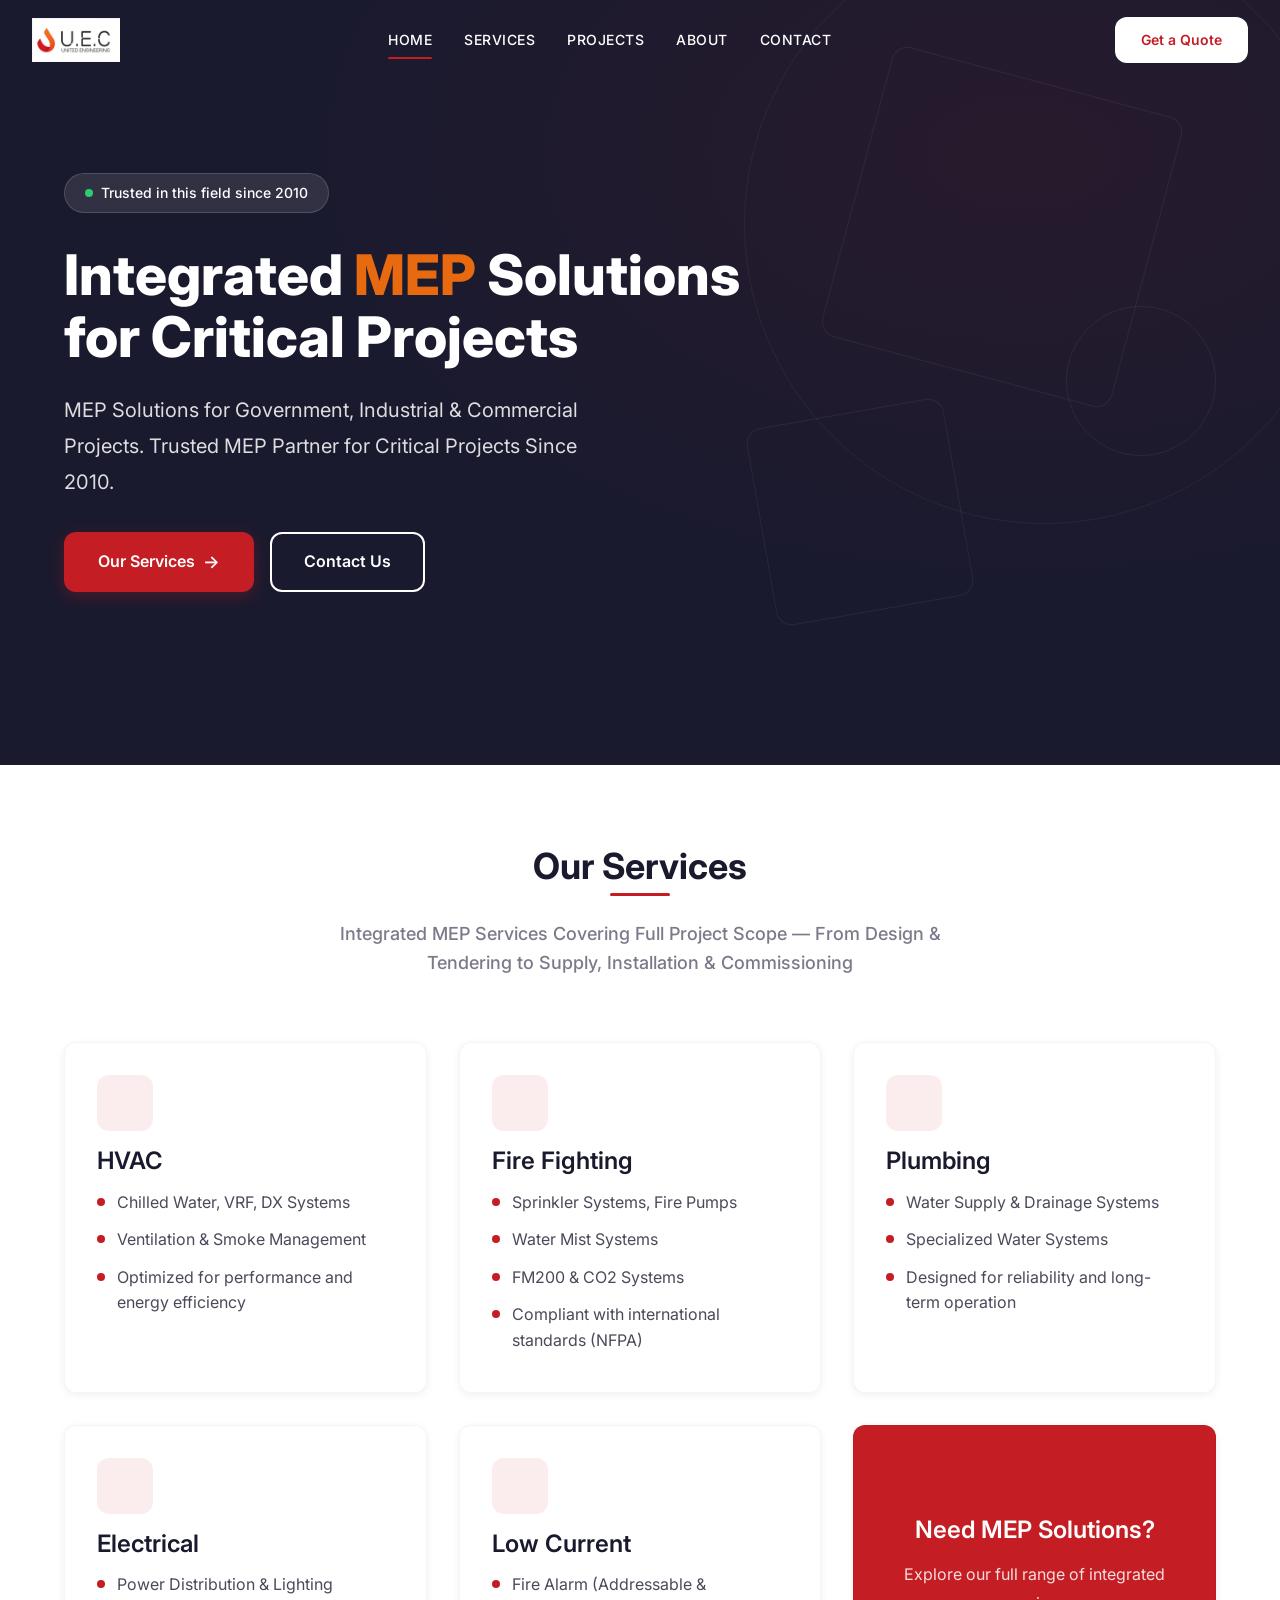
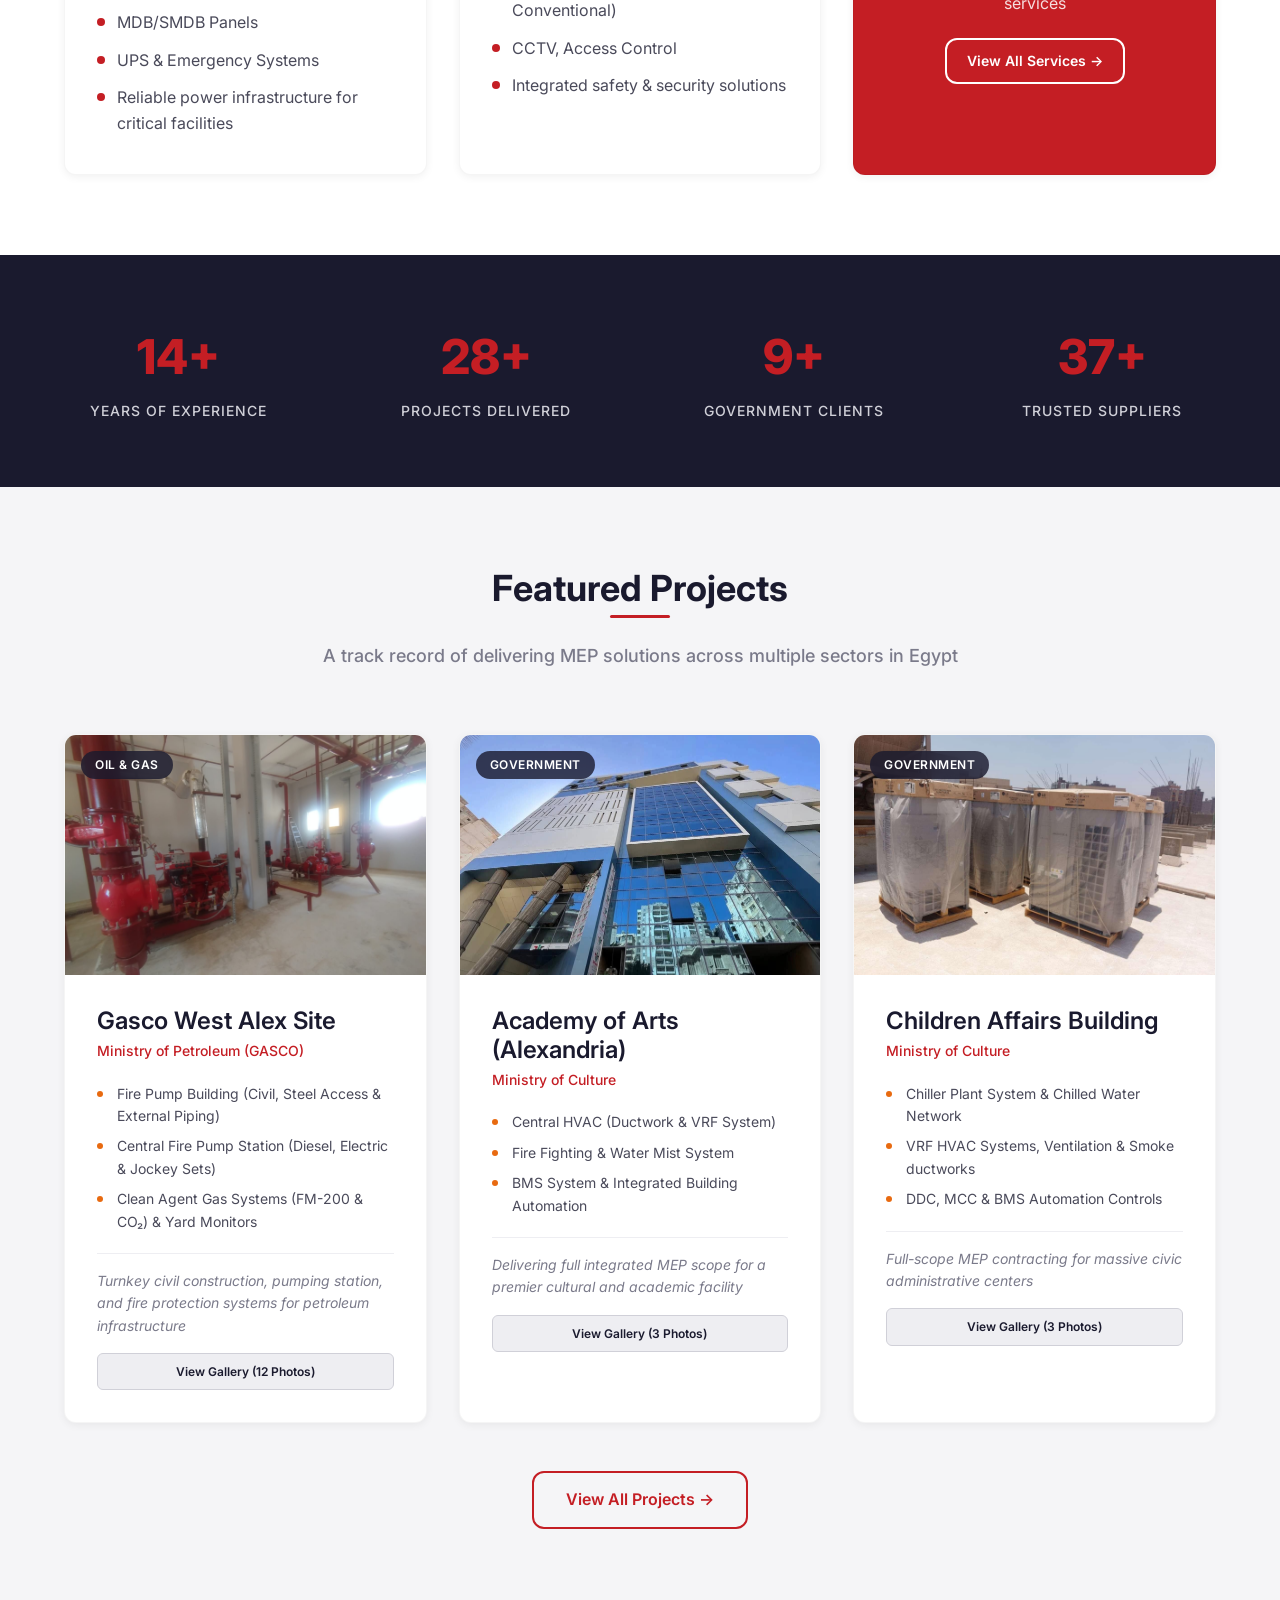
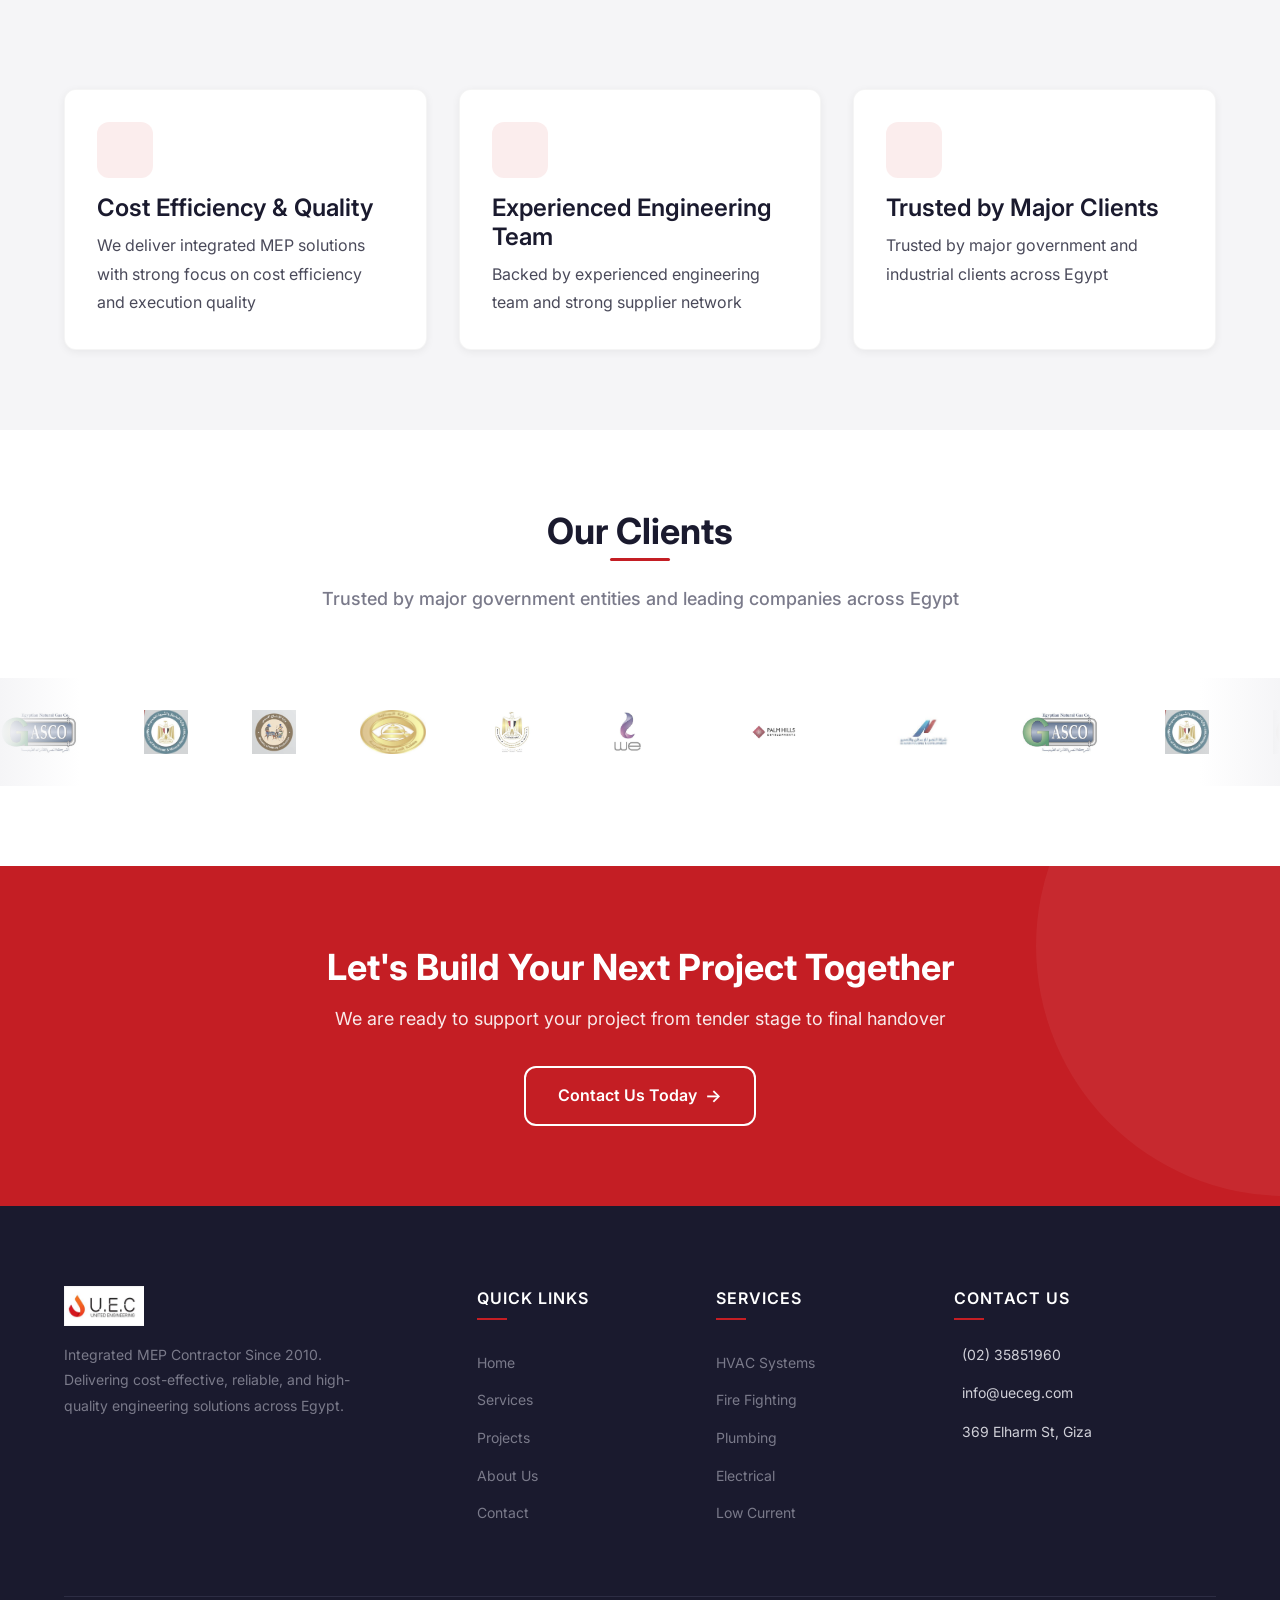
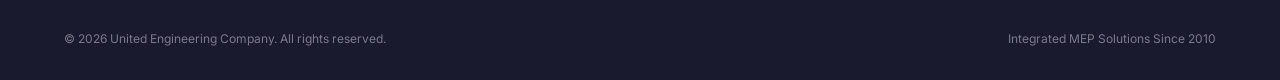
==== index.html @ 340e1df9 "Initial Commit" ====
<!DOCTYPE html>
<html lang="en">
<head>
  <meta charset="UTF-8">
  <meta name="viewport" content="width=device-width, initial-scale=1.0">
  <title>UEC — United Engineering Company | Integrated MEP Contractor Since 2010</title>
  <meta name="description" content="United Engineering Company (UEC) is a trusted integrated MEP contractor since 2010, delivering HVAC, Fire Fighting, Plumbing, Electrical, and Low Current solutions for government, industrial, and commercial projects across Egypt.">
  <link rel="preconnect" href="https://fonts.googleapis.com">
  <link rel="preconnect" href="https://fonts.gstatic.com" crossorigin>
  <link href="https://fonts.googleapis.com/css2?family=Inter:wght@400;500;600;700;800&display=swap" rel="stylesheet">
  <link rel="stylesheet" href="css/reset.css">
  <link rel="stylesheet" href="css/variables.css">
  <link rel="stylesheet" href="css/base.css">
  <link rel="stylesheet" href="css/layout.css">
  <link rel="stylesheet" href="css/nav.css">
  <link rel="stylesheet" href="css/hero.css">
  <link rel="stylesheet" href="css/components.css">
  <link rel="stylesheet" href="css/footer.css">
  <link rel="stylesheet" href="css/icons.css">
  <link rel="stylesheet" href="css/animations.css">
  <link rel="stylesheet" href="css/responsive.css">
</head>
<body>

  <!-- ════════ NAVBAR ════════ -->
  <nav class="navbar" id="navbar">
    <div class="nav-container">
      <a href="index.html" class="nav-logo">
        <img src="assets/images/logo_uec.jpeg" alt="UEC Logo">
      </a>
      <div class="nav-links">
        <a href="index.html" class="active">Home</a>
        <a href="services.html">Services</a>
        <a href="projects.html">Projects</a>
        <a href="about.html">About</a>
        <a href="contact.html">Contact</a>
      </div>
      <div class="nav-cta">
        <a href="contact.html" class="btn btn-primary btn-sm">Get a Quote</a>
      </div>
      <button class="nav-toggle" id="navToggle" aria-label="Toggle navigation">
        <span></span><span></span><span></span>
      </button>
    </div>
  </nav>

  <!-- Mobile Menu -->
  <div class="nav-mobile" id="navMobile">
    <a href="index.html">Home</a>
    <a href="services.html">Services</a>
    <a href="projects.html">Projects</a>
    <a href="about.html">About</a>
    <a href="contact.html">Contact</a>
    <a href="contact.html" class="btn btn-primary" style="margin-top:16px;">Get a Quote</a>
  </div>

  <!-- ════════ HERO ════════ -->
  <section class="hero" id="hero">
    <div class="hero-shapes">
      <div class="shape shape-1"></div>
      <div class="shape shape-2"></div>
      <div class="shape shape-3"></div>
    </div>
    <div class="container">
      <div class="hero-content">
        <div class="hero-badge">
          <span class="pulse-dot"></span>
          Trusted in this field since 2010
        </div>
        <h1>Integrated <span>MEP</span> Solutions for Critical Projects</h1>
        <p>MEP Solutions for Government, Industrial & Commercial Projects. Trusted MEP Partner for Critical Projects Since 2010.</p>
        <div class="hero-actions">
          <a href="services.html" class="btn btn-primary">Our Services <span class="btn-icon">→</span></a>
          <a href="contact.html" class="btn btn-outline">Contact Us</a>
        </div>
      </div>
    </div>
  </section>

  <!-- ════════ SERVICES OVERVIEW ════════ -->
  <section class="section section-alt" id="services-overview">
    <div class="container">
      <div class="section-header reveal">
        <h2>Our Services</h2>
        <p class="subtitle">Integrated MEP Services Covering Full Project Scope — From Design & Tendering to Supply, Installation & Commissioning</p>
      </div>
      <div class="grid-3 reveal-stagger">
        <div class="card">
          <div class="card-icon"><i data-lucide="settings"></i></div>
          <h4>HVAC</h4>
          <ul>
            <li>Chilled Water, VRF, DX Systems</li>
            <li>Ventilation & Smoke Management</li>
            <li>Optimized for performance and energy efficiency</li>
          </ul>
        </div>
        <div class="card">
          <div class="card-icon"><i data-lucide="flame"></i></div>
          <h4>Fire Fighting</h4>
          <ul>
            <li>Sprinkler Systems, Fire Pumps</li>
            <li>Water Mist Systems</li>
            <li>FM200 & CO2 Systems</li>
            <li>Compliant with international standards (NFPA)</li>
          </ul>
        </div>
        <div class="card">
          <div class="card-icon"><i data-lucide="droplets"></i></div>
          <h4>Plumbing</h4>
          <ul>
            <li>Water Supply & Drainage Systems</li>
            <li>Specialized Water Systems</li>
            <li>Designed for reliability and long-term operation</li>
          </ul>
        </div>
        <div class="card">
          <div class="card-icon"><i data-lucide="plug"></i></div>
          <h4>Electrical</h4>
          <ul>
            <li>Power Distribution & Lighting</li>
            <li>MDB/SMDB Panels</li>
            <li>UPS & Emergency Systems</li>
            <li>Reliable power infrastructure for critical facilities</li>
          </ul>
        </div>
        <div class="card">
          <div class="card-icon"><i data-lucide="shield"></i></div>
          <h4>Low Current</h4>
          <ul>
            <li>Fire Alarm (Addressable & Conventional)</li>
            <li>CCTV, Access Control</li>
            <li>Integrated safety & security solutions</li>
          </ul>
        </div>
        <div class="card" style="display:flex;flex-direction:column;align-items:center;justify-content:center;background:var(--color-primary);color:white;text-align:center;">
          <h4 style="color:white;margin-bottom:16px;">Need MEP Solutions?</h4>
          <p style="color:rgba(255,255,255,0.85);margin-bottom:20px;">Explore our full range of integrated services</p>
          <a href="services.html" class="btn btn-outline btn-sm">View All Services →</a>
        </div>
      </div>
    </div>
  </section>

  <!-- ════════ STATS COUNTER ════════ -->
  <section class="stats-bar reveal">
    <div class="stats-grid">
      <div class="stat-item">
        <div class="stat-number" data-target="15" data-suffix="+">0</div>
        <div class="stat-label">Years of Experience</div>
      </div>
      <div class="stat-item">
        <div class="stat-number" data-target="30" data-suffix="+">0</div>
        <div class="stat-label">Projects Delivered</div>
      </div>
      <div class="stat-item">
        <div class="stat-number" data-target="10" data-suffix="+">0</div>
        <div class="stat-label">Government Clients</div>
      </div>
      <div class="stat-item">
        <div class="stat-number" data-target="40" data-suffix="+">0</div>
        <div class="stat-label">Trusted Suppliers</div>
      </div>
    </div>
  </section>

  <!-- ════════ FEATURED PROJECTS ════════ -->
  <section class="section" id="featured-projects">
    <div class="container">
      <div class="section-header reveal">
        <h2>Featured Projects</h2>
        <p class="subtitle">A track record of delivering MEP solutions across multiple sectors in Egypt</p>
      </div>
      <div class="grid-3 reveal-stagger">
        <div class="project-card">
          <div class="project-card-image-wrapper">
            <span class="badge">Oil & Gas</span>
            <img src="assets/images/projects/gasco_fire_pump_room_wide.jpg" alt="Gasco West Alex Site" class="project-card-image">
          </div>
          <div class="project-card-body">
            <h4>Gasco West Alex Site</h4>
            <p class="client">Ministry of Petroleum (GASCO)</p>
            <ul>
              <li>Fire Pump Building (Civil, Steel Access & External Piping)</li>
              <li>Central Fire Pump Station (Diesel, Electric & Jockey Sets)</li>
              <li>Clean Agent Gas Systems (FM-200 & CO₂) & Yard Monitors</li>
            </ul>
            <p class="description">Turnkey civil construction, pumping station, and fire protection systems for petroleum infrastructure</p>
            <button class="btn btn-gallery btn-sm btn-gallery-trigger" 
                    data-gallery="assets/images/projects/gasco_fire_pump_building_front.jpg, assets/images/projects/gasco_fire_pump_building_corner.jpg, assets/images/projects/gasco_fire_pump_building_piping.jpg, assets/images/projects/gasco_fire_pump_building_access_ladder.jpg, assets/images/projects/gasco_fire_pump_room_wide.jpg, assets/images/projects/gasco_fire_pump_room_panel.jpg, assets/images/projects/gasco_fire_pump_manifold_header.jpg, assets/images/projects/gasco_fire_pump_electric_unit.jpg, assets/images/projects/gasco_co2_manifold_bank_open.jpg, assets/images/projects/gasco_co2_enclosures_exterior.jpg, assets/images/projects/gasco_warehouse_sprinkler_network.jpg, assets/images/projects/gasco_clean_agent_admin_hallway.jpg" 
                    data-captions="Fire Pump Room – Civil Construction & External Works, Fire Pump Room – Complete Construction & Fire Fighting Works, Fire Pump Room – External Fire Fighting Piping, Fire Pump Room – External Access & Civil Works, Central Fire Pump Room - Diesel engine pump with insulated exhaust and electric fire pump sets, Automatic Pump Controller Panel - Wall-mounted system automation and monitoring, Discharge Manifold & Flow Test Loop - High-pressure distribution headers with calibrated flow meters, Electric Motor Fire Pump Unit - Direct motor coupling and suction strainers, Outdoor CO2 Suppression Manifold - Open weatherproof bank of 5 high-pressure cylinders on load cells, Outdoor CO2 Protective Enclosures - Weatherproof dual steel cabinets and external control boxes, High-Bay Warehouse Sprinkler System - Overhead ceiling distribution network above storage racks, Clean Agent FM-200 Installation - Administrative building suppression cylinder with Apollo fire alarm release panel">
              View Gallery (12 Photos)
            </button>
          </div>
        </div>
        <div class="project-card">
          <div class="project-card-image-wrapper">
            <span class="badge">Government</span>
            <img src="assets/images/projects/project_alexandria_academy_7.jpg" alt="Academy of Arts Alexandria" class="project-card-image">
          </div>
          <div class="project-card-body">
            <h4>Academy of Arts (Alexandria)</h4>
            <p class="client">Ministry of Culture</p>
            <ul>
              <li>Central HVAC (Ductwork & VRF System)</li>
              <li>Fire Fighting & Water Mist System</li>
              <li>BMS System & Integrated Building Automation</li>
            </ul>
            <p class="description">Delivering full integrated MEP scope for a premier cultural and academic facility</p>
            <button class="btn btn-gallery btn-sm btn-gallery-trigger" 
                    data-gallery="assets/images/projects/project_alexandria_academy_7.jpg, assets/images/projects/project_alexandria_academy_6.jpg, assets/images/projects/project_alexandria_academy_5.jpg" 
                    data-captions="Academy of Arts Alexandria - Modern academic facility facade & curtain walls, Academy of Arts Entrance - Illuminated main entrance & facade signage, Official Project Dedication Plaque - Honoring United Engineering Company (UEC) as executing contractor">
              View Gallery (3 Photos)
            </button>
          </div>
        </div>
        <div class="project-card">
          <div class="project-card-image-wrapper">
            <span class="badge">Government</span>
            <img src="assets/images/projects/project_children_affairs_2.jpg" alt="Children Affairs Building" class="project-card-image">
          </div>
          <div class="project-card-body">
            <h4>Children Affairs Building</h4>
            <p class="client">Ministry of Culture</p>
            <ul>
              <li>Chiller Plant System & Chilled Water Network</li>
              <li>VRF HVAC Systems, Ventilation & Smoke ductworks</li>
              <li>DDC, MCC & BMS Automation Controls</li>
            </ul>
            <p class="description">Full-scope MEP contracting for massive civic administrative centers</p>
            <button class="btn btn-gallery btn-sm btn-gallery-trigger" 
                    data-gallery="assets/images/projects/project_children_affairs_2.jpg, assets/images/projects/project_children_affairs_3.jpg, assets/images/projects/project_children_affairs_4.jpg" 
                    data-captions="VRF Outdoor Units – High-efficiency air conditioning system, MEP Services Installation – Coordinated ceiling piping networks, HVAC Ductwork Installation – Air distribution system">
              View Gallery (3 Photos)
            </button>
          </div>
        </div>
      </div>
      <div style="text-align:center;margin-top:var(--space-2xl);" class="reveal">
        <a href="projects.html" class="btn btn-outline-dark">View All Projects →</a>
      </div>
    </div>
  </section>



  <!-- ════════ ABOUT SNAPSHOT ════════ -->
  <section class="section" id="about-snapshot">
    <div class="container">
      <div class="grid-3 reveal-stagger">
        <div class="card">
          <div class="card-icon"><i data-lucide="zap"></i></div>
          <h4>Cost Efficiency & Quality</h4>
          <p>We deliver integrated MEP solutions with strong focus on cost efficiency and execution quality</p>
        </div>
        <div class="card">
          <div class="card-icon"><i data-lucide="users"></i></div>
          <h4>Experienced Engineering Team</h4>
          <p>Backed by experienced engineering team and strong supplier network</p>
        </div>
        <div class="card">
          <div class="card-icon"><i data-lucide="landmark"></i></div>
          <h4>Trusted by Major Clients</h4>
          <p>Trusted by major government and industrial clients across Egypt</p>
        </div>
      </div>
    </div>
  </section>

  <!-- ════════ CLIENTS LOGO STRIP ════════ -->
  <section class="section section-alt" id="clients-strip">
    <div class="container">
      <div class="section-header reveal">
        <h2>Our Clients</h2>
        <p class="subtitle">Trusted by major government entities and leading companies across Egypt</p>
      </div>
    </div>
    <div class="logo-marquee reveal">
      <div class="logo-marquee-track">
        <img src="assets/images/clients/client_gasco.png" alt="GASCO - Egyptian Natural Gas Company">
        <img src="assets/images/clients/client_ministry_petroleum.jpeg" alt="Ministry of Petroleum">
        <img src="assets/images/clients/client_ministry_military_production.jpeg" alt="Ministry of Military Production">
        <img src="assets/images/clients/client_ministry_finance.jpeg" alt="Ministry of Finance">
        <img src="assets/images/clients/client_ministry_culture.jpeg" alt="Ministry of Culture">
        <img src="assets/images/clients/client_telecom_egypt_we.jpeg" alt="Telecom Egypt">
        <img src="assets/images/clients/client_palm_hills.jpeg" alt="Palm Hills">
        <img src="assets/images/clients/client_el_nasr_housing.jpeg" alt="El Nasr Housing">
        <!-- Duplicate set for seamless loop -->
        <img src="assets/images/clients/client_gasco.png" alt="GASCO - Egyptian Natural Gas Company">
        <img src="assets/images/clients/client_ministry_petroleum.jpeg" alt="Ministry of Petroleum">
        <img src="assets/images/clients/client_ministry_military_production.jpeg" alt="Ministry of Military Production">
        <img src="assets/images/clients/client_ministry_finance.jpeg" alt="Ministry of Finance">
        <img src="assets/images/clients/client_ministry_culture.jpeg" alt="Ministry of Culture">
        <img src="assets/images/clients/client_telecom_egypt_we.jpeg" alt="Telecom Egypt">
        <img src="assets/images/clients/client_palm_hills.jpeg" alt="Palm Hills">
        <img src="assets/images/clients/client_el_nasr_housing.jpeg" alt="El Nasr Housing">
      </div>
    </div>
  </section>

  <!-- ════════ CTA BANNER ════════ -->
  <section class="cta-banner reveal">
    <h2>Let's Build Your Next Project Together</h2>
    <p>We are ready to support your project from tender stage to final handover</p>
    <a href="contact.html" class="btn btn-outline">Contact Us Today <span class="btn-icon">→</span></a>
  </section>

  <!-- ════════ FOOTER ════════ -->
  <footer class="footer">
    <div class="container">
      <div class="footer-grid">
        <div class="footer-brand">
          <img src="assets/images/logo_uec.jpeg" alt="UEC Logo">
          <p>Integrated MEP Contractor Since 2010. Delivering cost-effective, reliable, and high-quality engineering solutions across Egypt.</p>
        </div>
        <div>
          <h5>Quick Links</h5>
          <ul>
            <li><a href="index.html">Home</a></li>
            <li><a href="services.html">Services</a></li>
            <li><a href="projects.html">Projects</a></li>
            <li><a href="about.html">About Us</a></li>
            <li><a href="contact.html">Contact</a></li>
          </ul>
        </div>
        <div>
          <h5>Services</h5>
          <ul>
            <li><a href="services.html">HVAC Systems</a></li>
            <li><a href="services.html">Fire Fighting</a></li>
            <li><a href="services.html">Plumbing</a></li>
            <li><a href="services.html">Electrical</a></li>
            <li><a href="services.html">Low Current</a></li>
          </ul>
        </div>
        <div>
          <h5>Contact Us</h5>
          <div class="footer-contact-item">
            <span class="icon"><i data-lucide="phone"></i></span>
            <span>(02) 35851960</span>
          </div>
          <div class="footer-contact-item">
            <span class="icon"><i data-lucide="mail"></i></span>
            <span>info@ueceg.com</span>
          </div>
          <div class="footer-contact-item">
            <span class="icon"><i data-lucide="map-pin"></i></span>
            <span>369 Elharm St, Giza</span>
          </div>
        </div>
      </div>
      <div class="footer-bottom">
        <span>© <span class="current-year">2026</span> United Engineering Company. All rights reserved.</span>
        <span>Integrated MEP Solutions Since 2010</span>
      </div>
    </div>
  </footer>

  <script src="https://unpkg.com/lucide@latest"></script>
  <script>lucide.createIcons();</script>
  <script src="js/main.js"></script>
  <script src="js/counter.js"></script>
</body>
</html>
---- css/variables.css ----
/* ============================================
   Design Tokens
   UEC - United Engineering Company
   ============================================ */

:root {
  /* ── Primary — UEC Red ── */
  --color-primary:        #C41E24;
  --color-primary-dark:   #9B1820;
  --color-primary-light:  #E84448;

  /* ── Accent — UEC Orange (logo flame) ── */
  --color-accent:         #E86A10;
  --color-accent-light:   #F4913A;

  /* ── Neutrals ── */
  --color-dark:           #1A1A2E;
  --color-dark-medium:    #2D2D44;
  --color-grey-dark:      #4A4A5A;
  --color-grey:           #7A7A8A;
  --color-grey-light:     #D0D0D8;
  --color-bg:             #F5F5F7;
  --color-bg-alt:         #EEEEF2;
  --color-white:          #FFFFFF;

  /* ── Functional ── */
  --color-success:        #2ECC71;
  --color-surface:        rgba(255, 255, 255, 0.85);

  /* ── Gradients ── */
  --gradient-brand:       linear-gradient(135deg, #C41E24 0%, #E86A10 100%);
  --gradient-brand-soft:  linear-gradient(135deg, rgba(196,30,36,0.08) 0%, rgba(232,106,16,0.08) 100%);
  --gradient-dark:        linear-gradient(135deg, #1A1A2E 0%, #2D2D44 100%);
  --gradient-hero:        linear-gradient(160deg, #1A1A2E 0%, #2D2D44 40%, #3D1520 100%);

  /* ── Typography ── */
  --font-family:          'Inter', -apple-system, BlinkMacSystemFont, 'Segoe UI', sans-serif;
  --font-size-xs:         0.75rem;    /* 12px */
  --font-size-sm:         0.875rem;   /* 14px */
  --font-size-base:       1rem;       /* 16px */
  --font-size-md:         1.125rem;   /* 18px */
  --font-size-lg:         1.25rem;    /* 20px */
  --font-size-xl:         1.5rem;     /* 24px */
  --font-size-2xl:        1.75rem;    /* 28px */
  --font-size-3xl:        2.25rem;    /* 36px */
  --font-size-4xl:        3rem;       /* 48px */
  --font-size-5xl:        3.5rem;     /* 56px */

  --font-weight-regular:  400;
  --font-weight-medium:   500;
  --font-weight-semibold: 600;
  --font-weight-bold:     700;
  --font-weight-extrabold:800;

  --line-height-tight:    1.2;
  --line-height-base:     1.6;
  --line-height-relaxed:  1.8;

  /* ── Spacing ── */
  --space-xs:   0.25rem;   /* 4px */
  --space-sm:   0.5rem;    /* 8px */
  --space-md:   1rem;      /* 16px */
  --space-lg:   1.5rem;    /* 24px */
  --space-xl:   2rem;      /* 32px */
  --space-2xl:  3rem;      /* 48px */
  --space-3xl:  4rem;      /* 64px */
  --space-4xl:  5rem;      /* 80px */
  --space-5xl:  6rem;      /* 96px */

  /* ── Layout ── */
  --max-width:      1200px;
  --max-width-wide: 1400px;
  --nav-height:     80px;

  /* ── Borders & Radius ── */
  --radius-sm:   6px;
  --radius-md:   12px;
  --radius-lg:   16px;
  --radius-xl:   24px;
  --radius-full: 9999px;

  /* ── Shadows ── */
  --shadow-sm:    0 2px 8px rgba(0, 0, 0, 0.06);
  --shadow-md:    0 4px 24px rgba(0, 0, 0, 0.08);
  --shadow-lg:    0 8px 40px rgba(0, 0, 0, 0.12);
  --shadow-xl:    0 16px 56px rgba(0, 0, 0, 0.16);
  --shadow-glow:  0 0 40px rgba(196, 30, 36, 0.15);

  /* ── Transitions ── */
  --transition-fast:   150ms ease;
  --transition-base:   300ms ease;
  --transition-slow:   500ms ease;
  --transition-spring: 400ms cubic-bezier(0.34, 1.56, 0.64, 1);

  /* ── Glass ── */
  --glass-bg:      rgba(255, 255, 255, 0.75);
  --glass-blur:    blur(16px);
  --glass-border:  1px solid rgba(255, 255, 255, 0.2);
}
---- css/base.css ----
/* ============================================
   Base / Global Styles
   ============================================ */

body {
  font-family: var(--font-family);
  font-size: var(--font-size-base);
  font-weight: var(--font-weight-regular);
  line-height: var(--line-height-base);
  color: var(--color-dark);
  background-color: var(--color-bg);
}

/* ── Headings ── */
h1 { font-size: var(--font-size-4xl); font-weight: var(--font-weight-extrabold); line-height: var(--line-height-tight); }
h2 { font-size: var(--font-size-3xl); font-weight: var(--font-weight-bold); line-height: var(--line-height-tight); }
h3 { font-size: var(--font-size-2xl); font-weight: var(--font-weight-bold); line-height: var(--line-height-tight); }
h4 { font-size: var(--font-size-xl); font-weight: var(--font-weight-semibold); line-height: var(--line-height-tight); }
h5 { font-size: var(--font-size-lg); font-weight: var(--font-weight-semibold); }
h6 { font-size: var(--font-size-md); font-weight: var(--font-weight-semibold); }

/* ── Text Utilities ── */
.text-primary { color: var(--color-primary); }
.text-accent  { color: var(--color-accent); }
.text-grey    { color: var(--color-grey); }
.text-white   { color: var(--color-white); }
.text-center  { text-align: center; }

.subtitle {
  font-size: var(--font-size-md);
  color: var(--color-grey);
  font-weight: var(--font-weight-medium);
  max-width: 640px;
}

/* ── Section Title Block ── */
.section-header {
  text-align: center;
  margin-bottom: var(--space-3xl);
}

.section-header h2 {
  margin-bottom: var(--space-md);
  position: relative;
  display: inline-block;
}

.section-header h2::after {
  content: '';
  position: absolute;
  bottom: -8px;
  left: 50%;
  transform: translateX(-50%);
  width: 60px;
  height: 3px;
  background: var(--color-primary);
  border-radius: var(--radius-full);
}

.section-header .subtitle {
  margin: var(--space-md) auto 0;
}

/* ── Links ── */
a {
  transition: color var(--transition-fast);
}

a:hover {
  color: var(--color-primary);
}

/* ── Selection ── */
::selection {
  background: var(--color-primary);
  color: var(--color-white);
}

/* ── Scrollbar ── */
::-webkit-scrollbar {
  width: 8px;
}
::-webkit-scrollbar-track {
  background: var(--color-bg);
}
::-webkit-scrollbar-thumb {
  background: var(--color-grey-light);
  border-radius: var(--radius-full);
}
::-webkit-scrollbar-thumb:hover {
  background: var(--color-grey);
}
---- css/layout.css ----
/* ============================================
   Layout — Containers, Grid, Sections
   ============================================ */

.container {
  width: 100%;
  max-width: var(--max-width);
  margin: 0 auto;
  padding: 0 var(--space-lg);
}

.container-wide {
  max-width: var(--max-width-wide);
  margin: 0 auto;
  padding: 0 var(--space-lg);
}

/* ── Section Wrapper ── */
.section {
  padding: var(--space-4xl) 0;
}

.section-alt {
  background: var(--color-white);
}

.section-dark {
  background: var(--color-dark);
  color: var(--color-white);
}

/* ── Grid Layouts ── */
.grid-2 {
  display: grid;
  grid-template-columns: repeat(2, 1fr);
  gap: var(--space-xl);
}

.grid-3 {
  display: grid;
  grid-template-columns: repeat(3, 1fr);
  gap: var(--space-xl);
}

.grid-4 {
  display: grid;
  grid-template-columns: repeat(4, 1fr);
  gap: var(--space-lg);
}

.grid-5 {
  display: grid;
  grid-template-columns: repeat(5, 1fr);
  gap: var(--space-lg);
}

/* ── Flex Utilities ── */
.flex {
  display: flex;
}

.flex-center {
  display: flex;
  align-items: center;
  justify-content: center;
}

.flex-between {
  display: flex;
  align-items: center;
  justify-content: space-between;
}

.flex-wrap {
  flex-wrap: wrap;
}

.gap-sm { gap: var(--space-sm); }
.gap-md { gap: var(--space-md); }
.gap-lg { gap: var(--space-lg); }
.gap-xl { gap: var(--space-xl); }

/* ── Page Content Offset for Fixed Nav ── */
.page-content {
  padding-top: var(--nav-height);
}
---- css/nav.css ----
/* ============================================
   Navigation
   ============================================ */

.navbar {
  position: fixed;
  top: 0;
  left: 0;
  right: 0;
  height: var(--nav-height);
  display: flex;
  align-items: center;
  z-index: 1000;
  transition: all var(--transition-base);
  background: transparent;
}

.navbar.scrolled {
  background: var(--glass-bg);
  backdrop-filter: var(--glass-blur);
  -webkit-backdrop-filter: var(--glass-blur);
  box-shadow: var(--shadow-sm);
}

.navbar.solid {
  background: var(--color-white);
  box-shadow: var(--shadow-sm);
}

.nav-container {
  width: 100%;
  max-width: var(--max-width-wide);
  margin: 0 auto;
  padding: 0 var(--space-xl);
  display: flex;
  align-items: center;
  justify-content: space-between;
}

.nav-logo img { height: 44px; width: auto; }

.nav-links {
  display: flex;
  align-items: center;
  gap: var(--space-xl);
}

.nav-links a {
  font-size: var(--font-size-sm);
  font-weight: var(--font-weight-medium);
  color: var(--color-dark);
  position: relative;
  padding: 8px 0;
  text-transform: uppercase;
  letter-spacing: 0.5px;
  transition: color var(--transition-fast);
}

.navbar:not(.scrolled):not(.solid) .nav-links a { color: var(--color-white); }

.nav-links a::after {
  content: '';
  position: absolute;
  bottom: 0; left: 0;
  width: 0; height: 2px;
  background: var(--color-primary);
  transition: width var(--transition-base);
  border-radius: var(--radius-full);
}

.nav-links a:hover::after, .nav-links a.active::after { width: 100%; }
.nav-links a:hover { color: var(--color-primary); }
.navbar:not(.scrolled):not(.solid) .nav-links a:hover { color: var(--color-accent-light); }

.nav-cta { margin-left: var(--space-md); }
.nav-cta .btn { padding: 10px 24px; font-size: var(--font-size-sm); }

.navbar:not(.scrolled):not(.solid) .nav-cta .btn-primary {
  background: var(--color-white); color: var(--color-primary); box-shadow: none;
}

.nav-toggle {
  display: none;
  flex-direction: column;
  gap: 5px;
  cursor: pointer;
  padding: 8px;
  z-index: 1010;
}

.nav-toggle span {
  width: 24px; height: 2px;
  background: var(--color-dark);
  transition: all var(--transition-base);
  border-radius: var(--radius-full);
}

.navbar:not(.scrolled):not(.solid) .nav-toggle span { background: var(--color-white); }
.nav-toggle.active span:nth-child(1) { transform: rotate(45deg) translate(5px, 5px); }
.nav-toggle.active span:nth-child(2) { opacity: 0; }
.nav-toggle.active span:nth-child(3) { transform: rotate(-45deg) translate(5px, -5px); }

.nav-mobile { display: none; }
---- css/hero.css ----
/* ============================================
   Hero Sections
   ============================================ */

.hero {
  position: relative;
  min-height: 85vh;
  display: flex;
  align-items: center;
  background: var(--color-dark);
  overflow: hidden;
  color: var(--color-white);
}

.hero::before {
  content: '';
  position: absolute;
  inset: 0;
  background: radial-gradient(ellipse at 80% 20%, rgba(196,30,36,0.08) 0%, transparent 50%);
  pointer-events: none;
}

/* Geometric decorative shapes */
.hero::after {
  content: '';
  position: absolute;
  top: -10%;
  right: -5%;
  width: 600px;
  height: 600px;
  border: 1px solid rgba(255,255,255,0.05);
  border-radius: 50%;
  pointer-events: none;
}

.hero-content {
  position: relative;
  z-index: 1;
  max-width: 700px;
}

.hero-badge {
  display: inline-flex;
  align-items: center;
  gap: var(--space-sm);
  background: rgba(255,255,255,0.1);
  border: 1px solid rgba(255,255,255,0.15);
  border-radius: var(--radius-full);
  padding: 8px 20px;
  font-size: var(--font-size-sm);
  font-weight: var(--font-weight-medium);
  margin-bottom: var(--space-xl);
  backdrop-filter: blur(8px);
}

.hero h1 {
  font-size: var(--font-size-5xl);
  font-weight: var(--font-weight-extrabold);
  line-height: 1.1;
  margin-bottom: var(--space-lg);
}

.hero h1 span {
  color: var(--color-accent);
}

.hero p {
  font-size: var(--font-size-lg);
  line-height: var(--line-height-relaxed);
  opacity: 0.85;
  margin-bottom: var(--space-xl);
  max-width: 560px;
}

.hero-actions {
  display: flex;
  gap: var(--space-md);
  flex-wrap: wrap;
}

/* Floating geometric elements */
.hero-shapes {
  position: absolute;
  inset: 0;
  pointer-events: none;
  overflow: hidden;
}

.hero-shapes .shape {
  position: absolute;
  border: 1px solid rgba(255,255,255,0.06);
  border-radius: var(--radius-lg);
}

.hero-shapes .shape-1 {
  width: 300px; height: 300px;
  top: 10%; right: 10%;
  transform: rotate(15deg);
  animation: float 8s ease-in-out infinite;
}

.hero-shapes .shape-2 {
  width: 200px; height: 200px;
  bottom: 20%; right: 25%;
  transform: rotate(-10deg);
  animation: float 10s ease-in-out infinite reverse;
}

.hero-shapes .shape-3 {
  width: 150px; height: 150px;
  top: 40%; right: 5%;
  border-radius: 50%;
  animation: float 12s ease-in-out infinite;
}

@keyframes float {
  0%, 100% { transform: translateY(0) rotate(15deg); }
  50%      { transform: translateY(-20px) rotate(20deg); }
}

/* ── Sub-page Hero (smaller) ── */
.hero-sub {
  min-height: 45vh;
  padding-top: var(--nav-height);
  padding-bottom: var(--space-4xl);
  display: flex;
  align-items: center;
  background: var(--color-dark);
  position: relative;
  overflow: hidden;
  color: var(--color-white);
}

.hero-sub::before {
  content: '';
  position: absolute;
  inset: 0;
  background: radial-gradient(ellipse at 70% 30%, rgba(196,30,36,0.06) 0%, transparent 60%);
  pointer-events: none;
}

.hero-sub .container { position: relative; z-index: 1; }

.hero-sub h1 {
  font-size: var(--font-size-4xl);
  margin-bottom: var(--space-md);
}

.hero-sub p {
  font-size: var(--font-size-lg);
  opacity: 0.8;
  max-width: 600px;
}

.hero-sub .divider {
  background: var(--color-accent);
  margin-bottom: var(--space-lg);
}
---- css/components.css ----
/* ============================================
   Reusable Components
   ============================================ */

/* ── Buttons ── */
.btn {
  display: inline-flex;
  align-items: center;
  gap: var(--space-sm);
  padding: 14px 32px;
  font-size: var(--font-size-base);
  font-weight: var(--font-weight-semibold);
  border-radius: var(--radius-md);
  transition: all var(--transition-base);
  cursor: pointer;
  border: 2px solid transparent;
  white-space: nowrap;
}

.btn-primary {
  background: var(--color-primary);
  color: var(--color-white);
  box-shadow: 0 4px 16px rgba(196, 30, 36, 0.3);
}

.btn-primary:hover {
  transform: translateY(-2px);
  box-shadow: 0 8px 28px rgba(196, 30, 36, 0.4);
  color: var(--color-white);
}

.btn-outline {
  border: 2px solid var(--color-white);
  color: var(--color-white);
  background: transparent;
}

.btn-outline:hover {
  background: var(--color-white);
  color: var(--color-primary);
  transform: translateY(-2px);
}

.btn-outline-dark {
  border: 2px solid var(--color-primary);
  color: var(--color-primary);
  background: transparent;
}

.btn-outline-dark:hover {
  background: var(--color-primary);
  color: var(--color-white);
  transform: translateY(-2px);
}

.btn-sm {
  padding: 10px 20px;
  font-size: var(--font-size-sm);
}

.btn-icon {
  font-size: 1.1em;
}

/* ── Cards ── */
.card {
  background: var(--color-white);
  border-radius: var(--radius-md);
  padding: var(--space-xl);
  box-shadow: var(--shadow-sm);
  transition: all var(--transition-base);
  border: 1px solid rgba(0, 0, 0, 0.04);
}

.card:hover {
  transform: translateY(-4px);
  box-shadow: var(--shadow-lg);
}

.card-image {
  width: 100%;
  height: 220px;
  object-fit: cover;
  border-radius: var(--radius-md) var(--radius-md) 0 0;
  margin: calc(var(--space-xl) * -1);
  margin-bottom: var(--space-lg);
  width: calc(100% + var(--space-xl) * 2);
}

.card-icon {
  width: 56px;
  height: 56px;
  border-radius: var(--radius-md);
  background: rgba(196, 30, 36, 0.08);
  display: flex;
  align-items: center;
  justify-content: center;
  font-size: 24px;
  margin-bottom: var(--space-md);
  color: var(--color-primary);
}

.card h3, .card h4 {
  margin-bottom: var(--space-sm);
}

.card p {
  color: var(--color-grey-dark);
  line-height: var(--line-height-relaxed);
}

.card ul {
  margin-top: var(--space-sm);
}

.card ul li {
  padding: 6px 0;
  color: var(--color-grey-dark);
  position: relative;
  padding-left: 20px;
}

.card ul li::before {
  content: '';
  position: absolute;
  left: 0;
  top: 14px;
  width: 8px;
  height: 8px;
  border-radius: 50%;
  background: var(--color-primary);
}

/* ── Badge ── */
.badge {
  display: inline-block;
  padding: 4px 14px;
  font-size: var(--font-size-xs);
  font-weight: var(--font-weight-semibold);
  border-radius: var(--radius-full);
  text-transform: uppercase;
  letter-spacing: 0.5px;
}

.badge-primary {
  background: rgba(196, 30, 36, 0.1);
  color: var(--color-primary);
}

.badge-accent {
  background: rgba(232, 106, 16, 0.1);
  color: var(--color-accent);
}

/* ── Divider ── */
.divider {
  width: 60px;
  height: 3px;
  background: var(--color-primary);
  border-radius: var(--radius-full);
  margin: var(--space-md) 0;
}

.divider-center {
  margin-left: auto;
  margin-right: auto;
}

/* ── Logo Grid ── */
.logo-grid {
  display: grid;
  grid-template-columns: repeat(auto-fill, minmax(120px, 1fr));
  gap: var(--space-lg);
  align-items: center;
  justify-items: center;
}

.logo-grid img {
  max-height: 50px;
  width: auto;
  max-width: 120px;
  object-fit: contain;
  filter: grayscale(40%);
  opacity: 0.8;
  transition: all var(--transition-base);
}

.logo-grid img:hover {
  filter: grayscale(0%);
  opacity: 1;
  transform: scale(1.08);
}

/* ── Logo Marquee ── */
.logo-marquee {
  overflow: hidden;
  position: relative;
  padding: var(--space-xl) 0;
}

.logo-marquee::before,
.logo-marquee::after {
  content: '';
  position: absolute;
  top: 0;
  bottom: 0;
  width: 80px;
  z-index: 2;
  pointer-events: none;
}

.logo-marquee::before {
  left: 0;
  background: linear-gradient(to right, var(--color-bg), transparent);
}

.logo-marquee::after {
  right: 0;
  background: linear-gradient(to left, var(--color-bg), transparent);
}

.logo-marquee-track {
  display: flex;
  gap: var(--space-3xl);
  align-items: center;
  animation: marquee 30s linear infinite;
  width: max-content;
}

.logo-marquee-track img {
  max-height: 44px;
  width: auto;
  object-fit: contain;
  filter: grayscale(30%);
  opacity: 0.7;
  transition: all var(--transition-base);
  flex-shrink: 0;
}

.logo-marquee-track img:hover {
  filter: grayscale(0%);
  opacity: 1;
}

@keyframes marquee {
  0%   { transform: translateX(0); }
  100% { transform: translateX(-50%); }
}

/* ── Stats Counter ── */
.stats-bar {
  background: var(--color-dark);
  padding: var(--space-3xl) var(--space-lg);
}

.stats-grid {
  display: grid;
  grid-template-columns: repeat(4, 1fr);
  gap: var(--space-xl);
  max-width: var(--max-width);
  margin: 0 auto;
  text-align: center;
}

.stat-item {
  color: var(--color-white);
}

.stat-number {
  font-size: var(--font-size-4xl);
  font-weight: var(--font-weight-extrabold);
  color: var(--color-primary);
}

.stat-label {
  font-size: var(--font-size-sm);
  color: var(--color-grey-light);
  margin-top: var(--space-xs);
  font-weight: var(--font-weight-medium);
  text-transform: uppercase;
  letter-spacing: 1px;
}

/* ── CTA Banner ── */
.cta-banner {
  background: var(--color-primary);
  padding: var(--space-4xl) var(--space-lg);
  text-align: center;
  color: var(--color-white);
  position: relative;
  overflow: hidden;
}

.cta-banner::before {
  content: '';
  position: absolute;
  top: -50%;
  right: -20%;
  width: 500px;
  height: 500px;
  border-radius: 50%;
  background: rgba(255, 255, 255, 0.05);
}

.cta-banner h2 {
  margin-bottom: var(--space-md);
  position: relative;
  z-index: 1;
}

.cta-banner p {
  margin-bottom: var(--space-xl);
  font-size: var(--font-size-md);
  opacity: 0.9;
  position: relative;
  z-index: 1;
}

.cta-banner .btn {
  position: relative;
  z-index: 1;
}

/* ── Service Block (alternating layout) ── */
.service-block {
  display: grid;
  grid-template-columns: 1fr 1fr;
  gap: var(--space-3xl);
  align-items: center;
  padding: var(--space-4xl) 0;
  border-bottom: 1px solid var(--color-grey-light);
}

.service-block:last-child {
  border-bottom: none;
}

.service-block.reverse {
  direction: rtl;
}

.service-block.reverse > * {
  direction: ltr;
}

.service-icon-large {
  width: 100%;
  height: 320px;
  border-radius: var(--radius-lg);
  background: rgba(196, 30, 36, 0.06);
  display: flex;
  align-items: center;
  justify-content: center;
  font-size: 80px;
  position: relative;
  overflow: hidden;
}

.service-icon-large::before {
  content: '';
  position: absolute;
  inset: 0;
  background: var(--color-primary);
  opacity: 0.06;
  border-radius: inherit;
}

.service-image {
  width: 100%;
  height: 320px;
  object-fit: cover;
  border-radius: var(--radius-lg);
  transition: transform var(--transition-slow);
}

.service-block:hover .service-image {
  transform: scale(1.03);
}

.service-content h3 {
  font-size: var(--font-size-2xl);
  margin-bottom: var(--space-md);
  color: var(--color-dark);
}

.service-content .divider {
  margin-bottom: var(--space-lg);
}

.service-content ul li {
  padding: 10px 0 10px 28px;
  color: var(--color-grey-dark);
  font-size: var(--font-size-md);
  position: relative;
}

.service-content ul li::before {
  content: '✓';
  position: absolute;
  left: 0;
  color: var(--color-primary);
  font-weight: var(--font-weight-bold);
}

/* ── Project Card ── */
.project-card {
  background: var(--color-white);
  border-radius: var(--radius-md);
  overflow: hidden;
  box-shadow: var(--shadow-sm);
  transition: all var(--transition-base);
  border: 1px solid rgba(0, 0, 0, 0.04);
}

.project-card:hover {
  transform: translateY(-6px);
  box-shadow: var(--shadow-lg);
}

.project-card-image {
  width: 100%;
  height: 240px;
  object-fit: cover;
  transition: transform var(--transition-slow);
}

.project-card:hover .project-card-image {
  transform: scale(1.05);
}

.project-card-image-wrapper {
  overflow: hidden;
  position: relative;
}

.project-card-image-wrapper .badge {
  position: absolute;
  top: 16px;
  left: 16px;
  background: rgba(26, 26, 46, 0.8);
  color: var(--color-white);
  backdrop-filter: blur(8px);
  z-index: 1;
}

.project-card-body {
  padding: var(--space-xl);
}

.project-card-body h4 {
  margin-bottom: var(--space-xs);
  color: var(--color-dark);
}

.project-card-body .client {
  font-size: var(--font-size-sm);
  color: var(--color-primary);
  font-weight: var(--font-weight-medium);
  margin-bottom: var(--space-md);
}

.project-card-body ul li {
  padding: 4px 0 4px 20px;
  color: var(--color-grey-dark);
  font-size: var(--font-size-sm);
  position: relative;
}

.project-card-body ul li::before {
  content: '';
  position: absolute;
  left: 0;
  top: 12px;
  width: 6px;
  height: 6px;
  border-radius: 50%;
  background: var(--color-accent);
}

.project-card-body .description {
  margin-top: var(--space-md);
  padding-top: var(--space-md);
  border-top: 1px solid var(--color-bg-alt);
  font-size: var(--font-size-sm);
  color: var(--color-grey);
  font-style: italic;
}

/* ── Filter Tabs ── */
.filter-tabs {
  display: flex;
  flex-wrap: wrap;
  gap: var(--space-sm);
  justify-content: center;
  margin-bottom: var(--space-3xl);
}

.filter-tab {
  padding: 10px 24px;
  border-radius: var(--radius-full);
  font-size: var(--font-size-sm);
  font-weight: var(--font-weight-medium);
  background: var(--color-white);
  color: var(--color-grey-dark);
  border: 1px solid var(--color-grey-light);
  transition: all var(--transition-fast);
  cursor: pointer;
}

.filter-tab:hover,
.filter-tab.active {
  background: var(--color-primary);
  color: var(--color-white);
  border-color: var(--color-primary);
}

/* ── Accordion ── */
.accordion-item {
  border: 1px solid var(--color-grey-light);
  border-radius: var(--radius-md);
  margin-bottom: var(--space-sm);
  overflow: hidden;
  background: var(--color-white);
}

.accordion-header {
  display: flex;
  justify-content: space-between;
  align-items: center;
  padding: var(--space-lg) var(--space-xl);
  cursor: pointer;
  font-weight: var(--font-weight-semibold);
  font-size: var(--font-size-md);
  transition: background var(--transition-fast);
}

.accordion-header:hover {
  background: var(--color-bg);
}

.accordion-header .chevron {
  transition: transform var(--transition-base);
  font-size: var(--font-size-lg);
  color: var(--color-grey);
}

.accordion-item.open .accordion-header .chevron {
  transform: rotate(180deg);
}

.accordion-body {
  max-height: 0;
  overflow: hidden;
  transition: max-height var(--transition-base);
}

.accordion-body-inner {
  padding: 0 var(--space-xl) var(--space-xl);
}

.accordion-body-inner ul li {
  padding: 6px 0 6px 20px;
  position: relative;
  color: var(--color-grey-dark);
}

.accordion-body-inner ul li::before {
  content: '•';
  position: absolute;
  left: 4px;
  color: var(--color-primary);
  font-weight: bold;
}

/* ── Contact Info Card ── */
.contact-card {
  display: flex;
  align-items: center;
  gap: var(--space-lg);
  padding: var(--space-xl);
  background: var(--color-white);
  border-radius: var(--radius-md);
  box-shadow: var(--shadow-sm);
  transition: all var(--transition-base);
  border: 1px solid rgba(0, 0, 0, 0.04);
}

.contact-card:hover {
  transform: translateY(-3px);
  box-shadow: var(--shadow-md);
  border-color: var(--color-primary);
}

.contact-card-icon {
  width: 56px;
  height: 56px;
  border-radius: var(--radius-md);
  background: rgba(196, 30, 36, 0.08);
  display: flex;
  align-items: center;
  justify-content: center;
  font-size: 22px;
  color: var(--color-primary);
  flex-shrink: 0;
}

.contact-card h4 {
  font-size: var(--font-size-sm);
  color: var(--color-grey);
  font-weight: var(--font-weight-medium);
  text-transform: uppercase;
  letter-spacing: 0.5px;
  margin-bottom: 4px;
}

.contact-card p {
  font-size: var(--font-size-md);
  font-weight: var(--font-weight-semibold);
  color: var(--color-dark);
}

/* ── Form ── */
.form-group {
  margin-bottom: var(--space-lg);
}

.form-group label {
  display: block;
  font-size: var(--font-size-sm);
  font-weight: var(--font-weight-medium);
  color: var(--color-dark);
  margin-bottom: var(--space-xs);
}

.form-control {
  width: 100%;
  padding: 14px 18px;
  font-size: var(--font-size-base);
  border: 1px solid var(--color-grey-light);
  border-radius: var(--radius-md);
  background: var(--color-white);
  color: var(--color-dark);
  transition: border-color var(--transition-fast), box-shadow var(--transition-fast);
}

.form-control:focus {
  outline: none;
  border-color: var(--color-primary);
  box-shadow: 0 0 0 3px rgba(196, 30, 36, 0.1);
}

textarea.form-control {
  resize: vertical;
  min-height: 140px;
}

select.form-control {
  appearance: none;
  background-image: url("data:image/svg+xml,%3Csvg xmlns='http://www.w3.org/2000/svg' width='12' height='8' viewBox='0 0 12 8'%3E%3Cpath fill='%237A7A8A' d='M1 1l5 5 5-5'/%3E%3C/svg%3E");
  background-repeat: no-repeat;
  background-position: right 16px center;
  padding-right: 40px;
}

/* ── Vision/Mission Cards ── */
.vm-card {
  padding: var(--space-2xl);
  border-radius: var(--radius-lg);
  position: relative;
  overflow: hidden;
}

.vm-card::before {
  content: '';
  position: absolute;
  top: 0;
  left: 0;
  width: 4px;
  height: 100%;
  background: var(--color-primary);
}

.vm-card.vision {
  background: var(--color-white);
  border: 1px solid rgba(0,0,0,0.06);
}

.vm-card.mission {
  background: var(--color-dark);
  color: var(--color-white);
}

.vm-card.mission::before {
  background: var(--color-accent);
}

.vm-card h3 {
  margin-bottom: var(--space-lg);
}

.vm-card p, .vm-card ul li {
  font-size: var(--font-size-md);
  line-height: var(--line-height-relaxed);
}

.vm-card ul li {
  padding: 8px 0 8px 24px;
  position: relative;
}

.vm-card ul li::before {
  content: '→';
  position: absolute;
  left: 0;
  color: var(--color-accent);
  font-weight: bold;
}

.vm-card.mission ul li::before {
  color: var(--color-accent-light);
}

/* ============================================
   Interactive Lightbox Gallery Modal
   ============================================ */
.lightbox {
  position: fixed;
  inset: 0;
  background: rgba(10, 10, 18, 0.85);
  backdrop-filter: blur(16px);
  -webkit-backdrop-filter: blur(16px);
  z-index: 2000;
  display: flex;
  align-items: center;
  justify-content: center;
  opacity: 0;
  visibility: hidden;
  transition: opacity var(--transition-base), visibility var(--transition-base);
}

.lightbox.active {
  opacity: 1;
  visibility: visible;
}

.lightbox-content {
  position: relative;
  width: 90%;
  max-width: 960px;
  display: flex;
  flex-direction: column;
  align-items: center;
  justify-content: center;
}

.lightbox-image-container {
  width: 100%;
  max-height: 75vh;
  display: flex;
  align-items: center;
  justify-content: center;
  overflow: hidden;
  border-radius: var(--radius-lg);
  box-shadow: var(--shadow-xl);
  background: rgba(0, 0, 0, 0.4);
  border: 1px solid rgba(255, 255, 255, 0.1);
}

.lightbox-image {
  max-width: 100%;
  max-height: 75vh;
  object-fit: contain;
  transform: scale(0.96);
  transition: transform var(--transition-spring), opacity var(--transition-fast);
  opacity: 0;
}

.lightbox.active .lightbox-image {
  transform: scale(1);
  opacity: 1;
}

.lightbox-close {
  position: absolute;
  top: -48px;
  right: 0;
  background: rgba(255, 255, 255, 0.1);
  border: 1px solid rgba(255, 255, 255, 0.2);
  color: var(--color-white);
  width: 36px;
  height: 36px;
  border-radius: 50%;
  font-size: 20px;
  display: flex;
  align-items: center;
  justify-content: center;
  cursor: pointer;
  transition: all var(--transition-fast);
  z-index: 10;
}

.lightbox-close:hover {
  background: var(--color-primary);
  border-color: var(--color-primary);
  color: var(--color-white);
  transform: scale(1.08);
}

.lightbox-nav {
  position: absolute;
  top: 50%;
  transform: translateY(-50%);
  background: rgba(255, 255, 255, 0.08);
  border: 1px solid rgba(255, 255, 255, 0.15);
  color: var(--color-white);
  width: 56px;
  height: 56px;
  border-radius: 50%;
  font-size: 24px;
  display: flex;
  align-items: center;
  justify-content: center;
  cursor: pointer;
  transition: all var(--transition-base);
  z-index: 10;
}

.lightbox-nav:hover {
  background: var(--color-primary);
  border-color: var(--color-primary);
  box-shadow: 0 0 20px rgba(196, 30, 36, 0.4);
}

.lightbox-prev {
  left: -80px;
}

.lightbox-prev:hover {
  transform: translateY(-50%) translateX(-4px) scale(1.05);
}

.lightbox-next {
  right: -80px;
}

.lightbox-next:hover {
  transform: translateY(-50%) translateX(4px) scale(1.05);
}

.lightbox-caption-bar {
  width: 100%;
  margin-top: var(--space-md);
  display: flex;
  justify-content: space-between;
  align-items: center;
  color: var(--color-white);
  z-index: 10;
}

.lightbox-caption {
  font-size: var(--font-size-md);
  font-weight: var(--font-weight-medium);
  letter-spacing: 0.5px;
  text-shadow: 0 2px 4px rgba(0, 0, 0, 0.5);
}

.lightbox-index {
  font-size: var(--font-size-sm);
  color: var(--color-grey-light);
  background: rgba(255, 255, 255, 0.1);
  padding: 4px 12px;
  border-radius: var(--radius-full);
}

/* Lightbox Responsive Adaptations */
@media (max-width: 1100px) {
  .lightbox-prev { left: 16px; background: rgba(0,0,0,0.5); }
  .lightbox-next { right: 16px; background: rgba(0,0,0,0.5); }
  .lightbox-close { top: 16px; right: 16px; background: rgba(0,0,0,0.5); }
  .lightbox-caption-bar { padding: 0 var(--space-md); }
}

/* ============================================
   Organizational Structure Flowchart
   ============================================ */
.org-structure {
  margin-top: var(--space-3xl);
  padding: var(--space-2xl) var(--space-md);
  background: var(--color-white);
  border-radius: var(--radius-lg);
  box-shadow: var(--shadow-sm);
  border: 1px solid rgba(0, 0, 0, 0.04);
  overflow-x: auto;
}

.org-tree {
  display: flex;
  flex-direction: column;
  align-items: center;
  gap: var(--space-xl);
  min-width: 900px;
  padding: var(--space-md) 0;
  position: relative;
}

.org-row {
  display: flex;
  justify-content: center;
  align-items: flex-start;
  gap: var(--space-xl);
  width: 100%;
  position: relative;
}

/* flowchart connectors */
.org-row-connected::before {
  content: '';
  position: absolute;
  top: -16px;
  left: 50%;
  transform: translateX(-50%);
  width: 2px;
  height: 16px;
  background: var(--color-grey-light);
}

.org-node {
  background: var(--color-bg);
  border-radius: var(--radius-md);
  padding: var(--space-md) var(--space-lg);
  text-align: center;
  box-shadow: var(--shadow-sm);
  border: 1px solid rgba(0, 0, 0, 0.05);
  transition: all var(--transition-base);
  min-width: 180px;
  max-width: 240px;
  display: flex;
  flex-direction: column;
  justify-content: center;
  align-items: center;
}

.org-node:hover {
  transform: translateY(-4px);
  box-shadow: var(--shadow-md);
  background: var(--color-white);
}

.org-node h5 {
  font-size: var(--font-size-base);
  font-weight: var(--font-weight-bold);
  color: var(--color-dark);
  margin-bottom: 2px;
}

.org-node p {
  font-size: var(--font-size-xs);
  color: var(--color-grey);
  font-weight: var(--font-weight-semibold);
  text-transform: uppercase;
  letter-spacing: 0.8px;
  margin: 0;
}

/* color-coding by department roles */
.node-management {
  border-top: 4px solid var(--color-dark);
  background: rgba(26, 26, 46, 0.02);
}
.node-management:hover {
  border-color: var(--color-primary);
  box-shadow: 0 8px 30px rgba(196, 30, 36, 0.12);
}

.node-head {
  border-top: 4px solid var(--color-grey-dark);
  background: rgba(74, 74, 90, 0.02);
}
.node-head:hover {
  border-color: var(--color-primary);
}

.node-team {
  border-top: 4px solid var(--color-success);
  background: rgba(46, 204, 113, 0.02);
}
.node-team:hover {
  box-shadow: 0 8px 30px rgba(46, 204, 113, 0.12);
}

.node-support {
  border-top: 4px solid var(--color-accent);
  background: rgba(232, 106, 16, 0.02);
}
.node-support:hover {
  box-shadow: 0 8px 30px rgba(232, 106, 16, 0.12);
}

/* node connections visually */
.org-branch-container {
  display: flex;
  justify-content: center;
  position: relative;
  width: 100%;
  padding-top: var(--space-lg);
}

.org-branch-container::before {
  content: '';
  position: absolute;
  top: 0;
  left: 50%;
  transform: translateX(-50%);
  width: 2px;
  height: var(--space-lg);
  background: var(--color-grey-light);
}

/* horizontal branch bar */
.org-branch-bar {
  position: absolute;
  top: var(--space-lg);
  left: 10%;
  right: 10%;
  height: 2px;
  background: var(--color-grey-light);
}

/* Card Button update for Gallery */
.btn-gallery {
  padding: 8px 16px;
  font-size: var(--font-size-xs);
  border-radius: var(--radius-sm);
  background: var(--color-bg-alt);
  color: var(--color-dark);
  border: 1px solid var(--color-grey-light);
  margin-top: var(--space-md);
  width: 100%;
  justify-content: center;
}

.btn-gallery:hover {
  background: var(--color-primary);
  border-color: var(--color-primary);
  color: var(--color-white);
  box-shadow: var(--shadow-sm);
}

.project-card-actions {
  display: flex;
  gap: var(--space-sm);
  width: 100%;
}
---- css/footer.css ----
/* ============================================
   Footer
   ============================================ */

.footer {
  background: var(--color-dark);
  color: var(--color-grey-light);
  padding: var(--space-4xl) 0 var(--space-xl);
}

.footer-grid {
  display: grid;
  grid-template-columns: 2fr 1fr 1fr 1.5fr;
  gap: var(--space-3xl);
  margin-bottom: var(--space-3xl);
}

.footer-brand img { height: 40px; margin-bottom: var(--space-md); }

.footer-brand p {
  font-size: var(--font-size-sm);
  line-height: var(--line-height-relaxed);
  color: var(--color-grey);
  max-width: 320px;
}

.footer h5 {
  color: var(--color-white);
  margin-bottom: var(--space-lg);
  font-size: var(--font-size-base);
  text-transform: uppercase;
  letter-spacing: 1px;
  position: relative;
  padding-bottom: var(--space-sm);
}

.footer h5::after {
  content: '';
  position: absolute;
  bottom: 0; left: 0;
  width: 30px; height: 2px;
  background: var(--color-primary);
}

.footer ul li { padding: 6px 0; }

.footer ul li a {
  font-size: var(--font-size-sm);
  color: var(--color-grey);
  transition: all var(--transition-fast);
}

.footer ul li a:hover { color: var(--color-white); padding-left: 4px; }

.footer-contact-item {
  display: flex;
  align-items: flex-start;
  gap: var(--space-sm);
  margin-bottom: var(--space-md);
  font-size: var(--font-size-sm);
}

.footer-contact-item .icon { color: var(--color-primary); font-size: 16px; margin-top: 2px; }

.footer-bottom {
  border-top: 1px solid var(--color-dark-medium);
  padding-top: var(--space-xl);
  display: flex;
  align-items: center;
  justify-content: space-between;
  font-size: var(--font-size-xs);
  color: var(--color-grey);
}
---- css/icons.css ----
/* ============================================
   Lucide Icon Sizing
   Icons rendered by lucide.createIcons()
   ============================================ */

/* Card icons */
.card-icon [data-lucide],
.card-icon svg {
  width: 24px;
  height: 24px;
  stroke: var(--color-primary);
}

/* Contact card icons */
.contact-card-icon [data-lucide],
.contact-card-icon svg {
  width: 22px;
  height: 22px;
  stroke: var(--color-primary);
}

/* Service block large icons */
.service-icon-large [data-lucide],
.service-icon-large svg {
  width: 64px;
  height: 64px;
  stroke: var(--color-primary);
  stroke-width: 1.5;
}

/* Footer contact icons */
.footer-contact-item .icon [data-lucide],
.footer-contact-item .icon svg {
  width: 16px;
  height: 16px;
  stroke: var(--color-primary);
}
---- css/animations.css ----
/* ============================================
   Animations — Scroll Reveal & Transitions
   ============================================ */

/* ── Scroll Reveal ── */
.reveal {
  opacity: 0;
  transform: translateY(30px);
  transition: opacity 0.7s ease, transform 0.7s ease;
}

.reveal.visible {
  opacity: 1;
  transform: translateY(0);
}

.reveal-left {
  opacity: 0;
  transform: translateX(-40px);
  transition: opacity 0.7s ease, transform 0.7s ease;
}

.reveal-left.visible {
  opacity: 1;
  transform: translateX(0);
}

.reveal-right {
  opacity: 0;
  transform: translateX(40px);
  transition: opacity 0.7s ease, transform 0.7s ease;
}

.reveal-right.visible {
  opacity: 1;
  transform: translateX(0);
}

/* Stagger children */
.reveal-stagger > * {
  opacity: 0;
  transform: translateY(20px);
  transition: opacity 0.5s ease, transform 0.5s ease;
}

.reveal-stagger.visible > *:nth-child(1) { transition-delay: 0ms; }
.reveal-stagger.visible > *:nth-child(2) { transition-delay: 100ms; }
.reveal-stagger.visible > *:nth-child(3) { transition-delay: 200ms; }
.reveal-stagger.visible > *:nth-child(4) { transition-delay: 300ms; }
.reveal-stagger.visible > *:nth-child(5) { transition-delay: 400ms; }
.reveal-stagger.visible > *:nth-child(6) { transition-delay: 500ms; }

.reveal-stagger.visible > * {
  opacity: 1;
  transform: translateY(0);
}

/* ── Pulse dot ── */
.pulse-dot {
  width: 8px; height: 8px;
  background: var(--color-success);
  border-radius: 50%;
  display: inline-block;
  animation: pulse 2s ease-in-out infinite;
}

@keyframes pulse {
  0%, 100% { box-shadow: 0 0 0 0 rgba(46, 204, 113, 0.4); }
  50%      { box-shadow: 0 0 0 6px rgba(46, 204, 113, 0); }
}
---- css/responsive.css ----
/* ============================================
   Responsive — Mobile & Tablet
   ============================================ */

/* ── Tablet (< 1024px) ── */
@media (max-width: 1024px) {
  h1 { font-size: var(--font-size-3xl); }
  h2 { font-size: var(--font-size-2xl); }

  .grid-3 { grid-template-columns: repeat(2, 1fr); }
  .grid-4 { grid-template-columns: repeat(2, 1fr); }
  .grid-5 { grid-template-columns: repeat(3, 1fr); }
  .stats-grid { grid-template-columns: repeat(2, 1fr); gap: var(--space-xl); }
  .footer-grid { grid-template-columns: repeat(2, 1fr); }

  .service-block { grid-template-columns: 1fr; gap: var(--space-xl); }
  .service-block.reverse { direction: ltr; }
  .service-icon-large { height: 240px; }
}

/* ── Mobile (< 768px) ── */
@media (max-width: 768px) {
  :root { --nav-height: 64px; }

  .section { padding: var(--space-3xl) 0; }
  h1 { font-size: var(--font-size-2xl); }

  .hero { min-height: 75vh; }
  .hero h1 { font-size: var(--font-size-3xl); }
  .hero p { font-size: var(--font-size-base); }
  .hero-sub { min-height: 35vh; }
  .hero-sub h1 { font-size: var(--font-size-2xl); }

  /* Nav → Mobile */
  .nav-links, .nav-cta { display: none; }
  .nav-toggle { display: flex; }

  .nav-mobile {
    position: fixed;
    top: 0; left: 0; right: 0; bottom: 0;
    background: var(--color-dark);
    z-index: 1005;
    display: flex;
    flex-direction: column;
    align-items: center;
    justify-content: center;
    gap: var(--space-xl);
    opacity: 0;
    visibility: hidden;
    transition: all var(--transition-base);
  }

  .nav-mobile.open { opacity: 1; visibility: visible; display: flex; }

  .nav-mobile a {
    font-size: var(--font-size-xl);
    color: var(--color-white);
    font-weight: var(--font-weight-semibold);
    text-transform: uppercase;
    letter-spacing: 2px;
  }

  .nav-mobile a:hover { color: var(--color-accent); }

  /* Grids → Single Column */
  .grid-2, .grid-3, .grid-4, .grid-5 { grid-template-columns: 1fr; }
  .stats-grid { grid-template-columns: repeat(2, 1fr); }
  .footer-grid { grid-template-columns: 1fr; }

  .hero-actions { flex-direction: column; }
  .hero-actions .btn { width: 100%; justify-content: center; }

  .filter-tabs { gap: var(--space-xs); }
  .filter-tab { padding: 8px 16px; font-size: var(--font-size-xs); }

  .logo-grid { grid-template-columns: repeat(3, 1fr); gap: var(--space-md); }
}

/* ── Small Mobile (< 480px) ── */
@media (max-width: 480px) {
  .container { padding: 0 var(--space-md); }
  .hero h1 { font-size: var(--font-size-2xl); }
  .stat-number { font-size: var(--font-size-2xl); }
  .logo-grid { grid-template-columns: repeat(2, 1fr); }
}
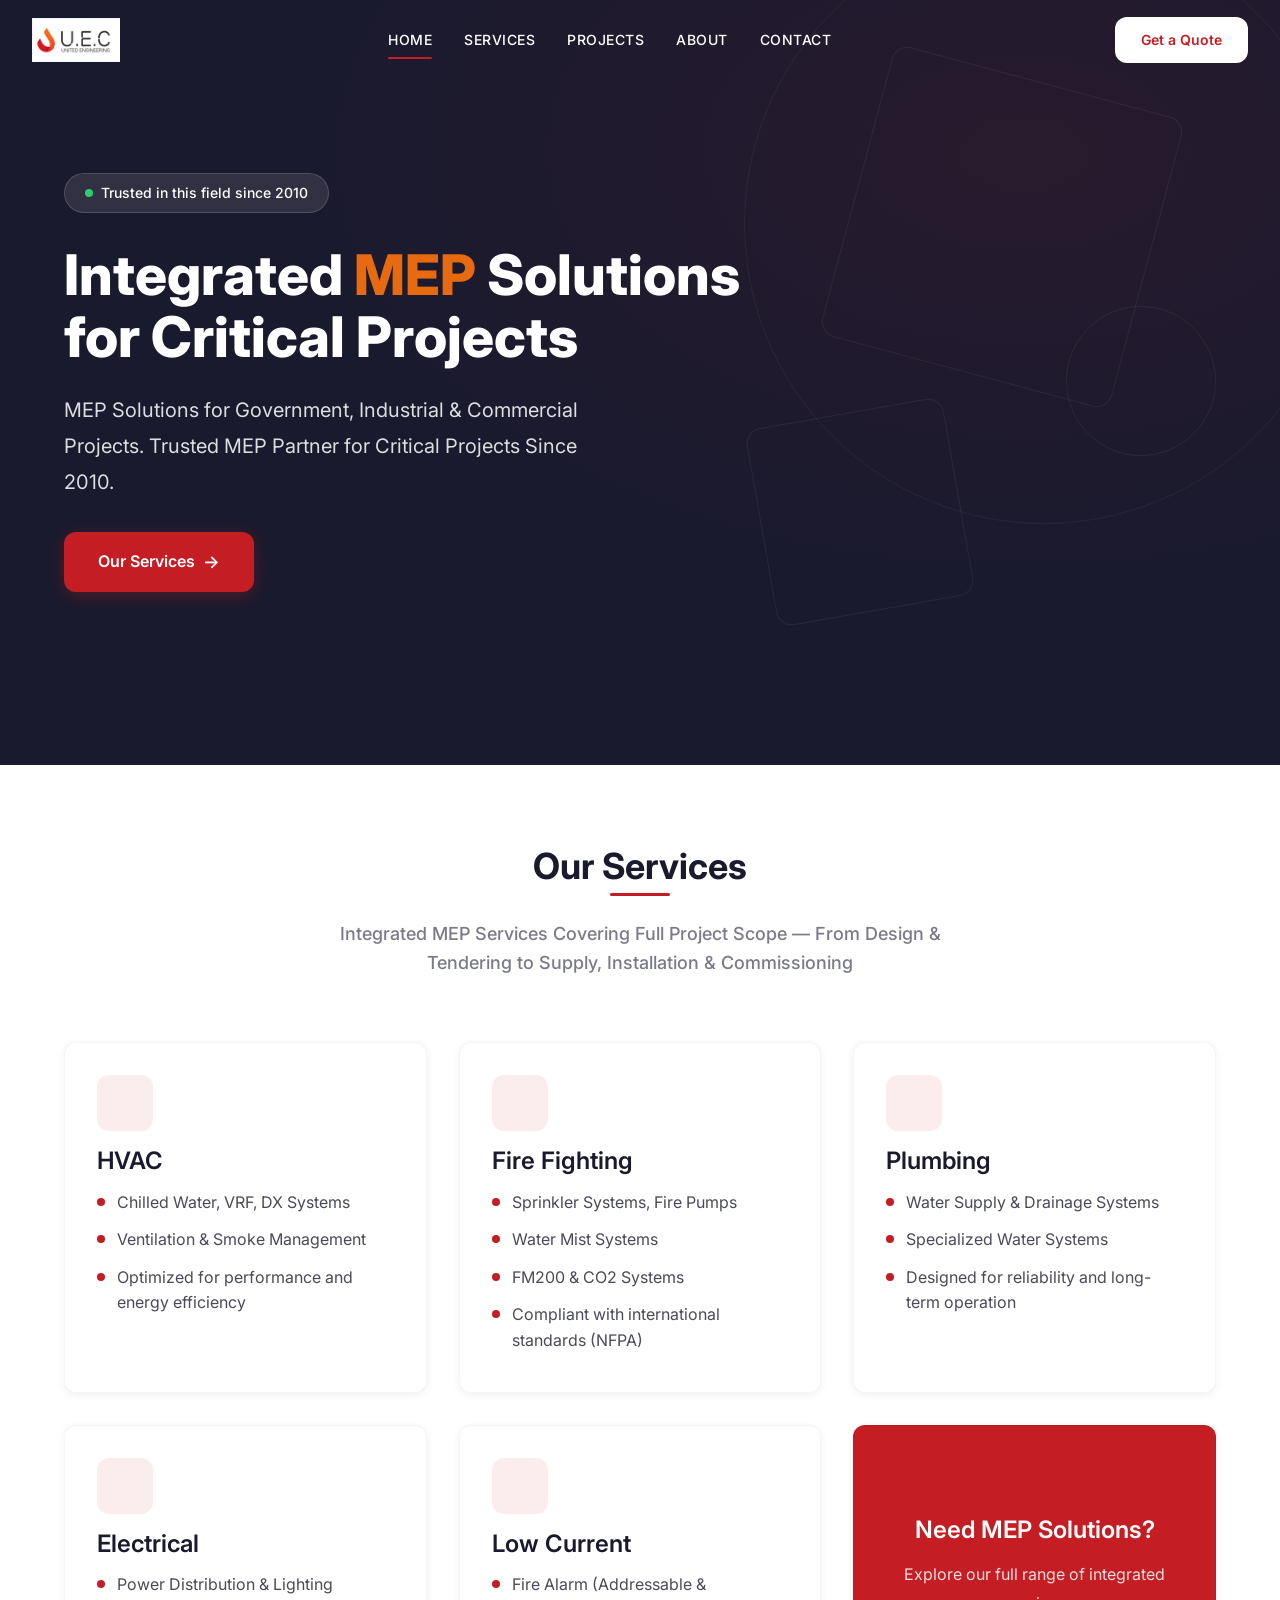
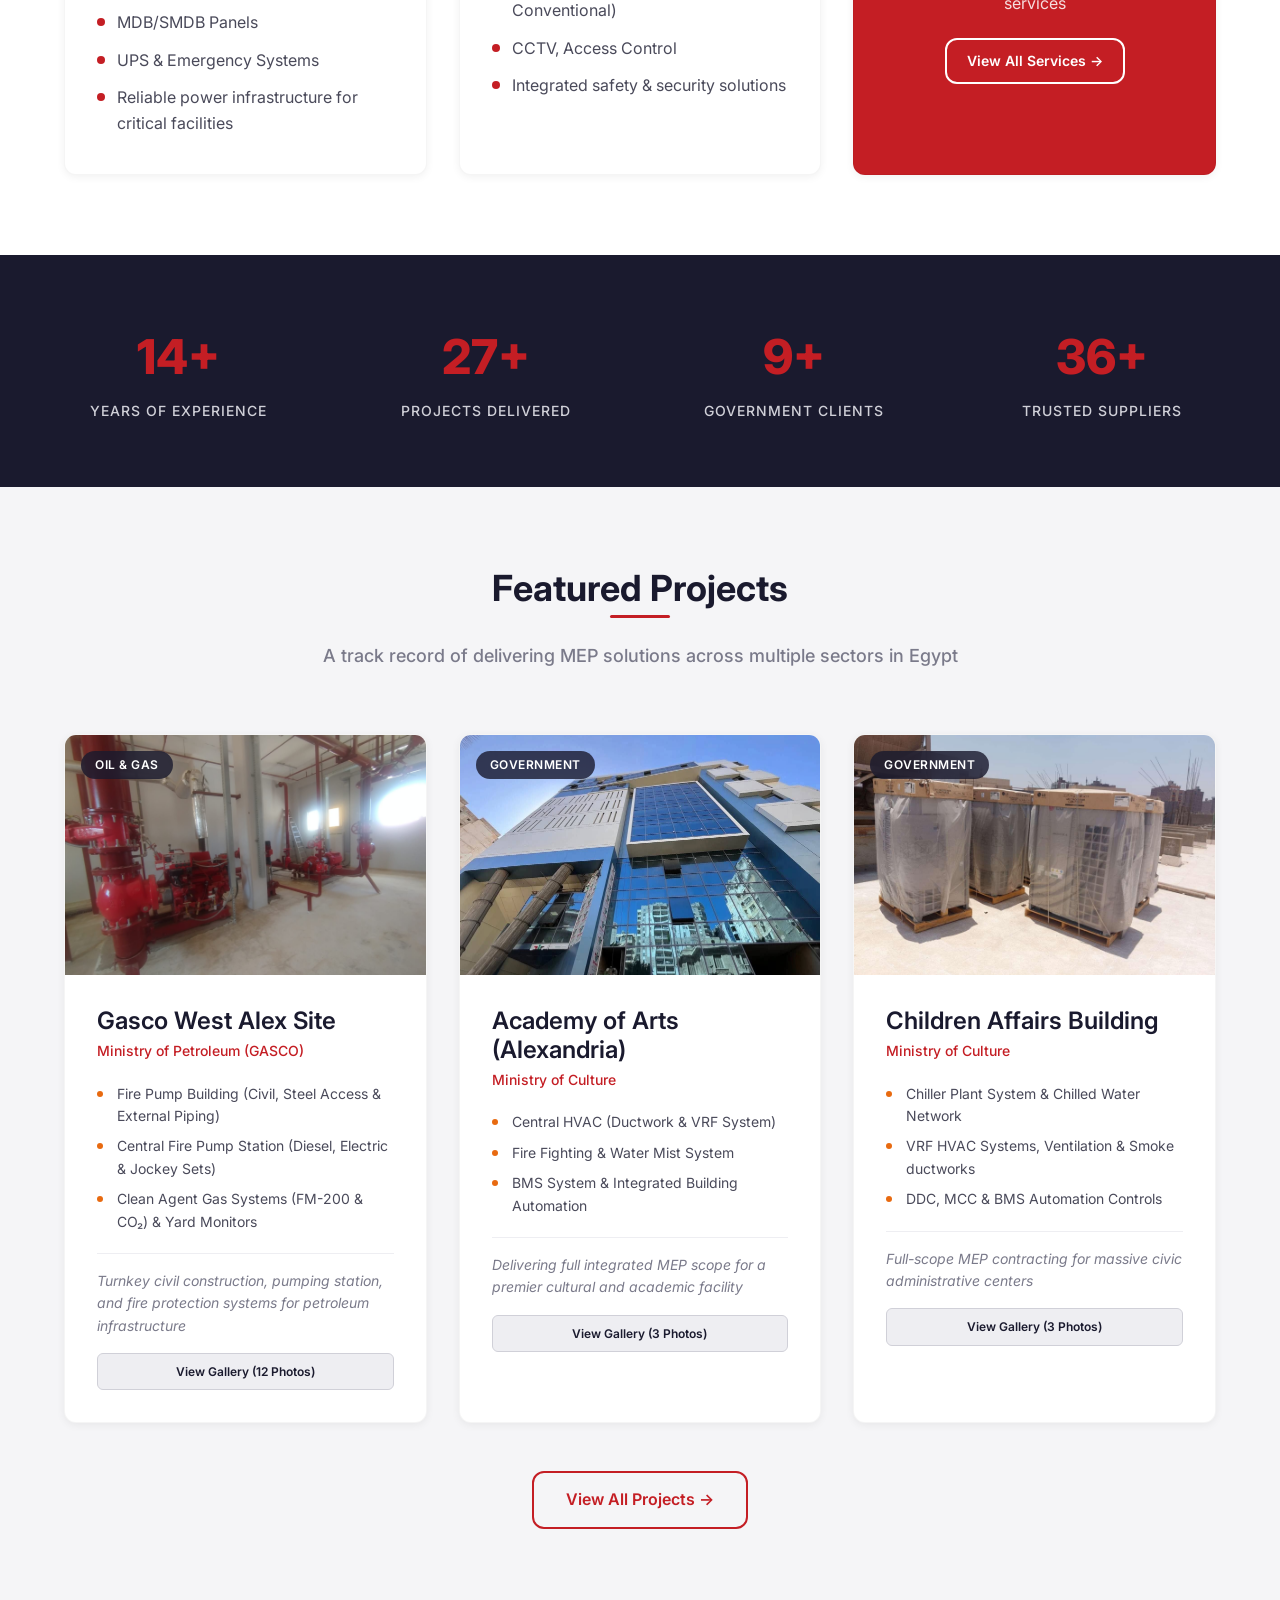
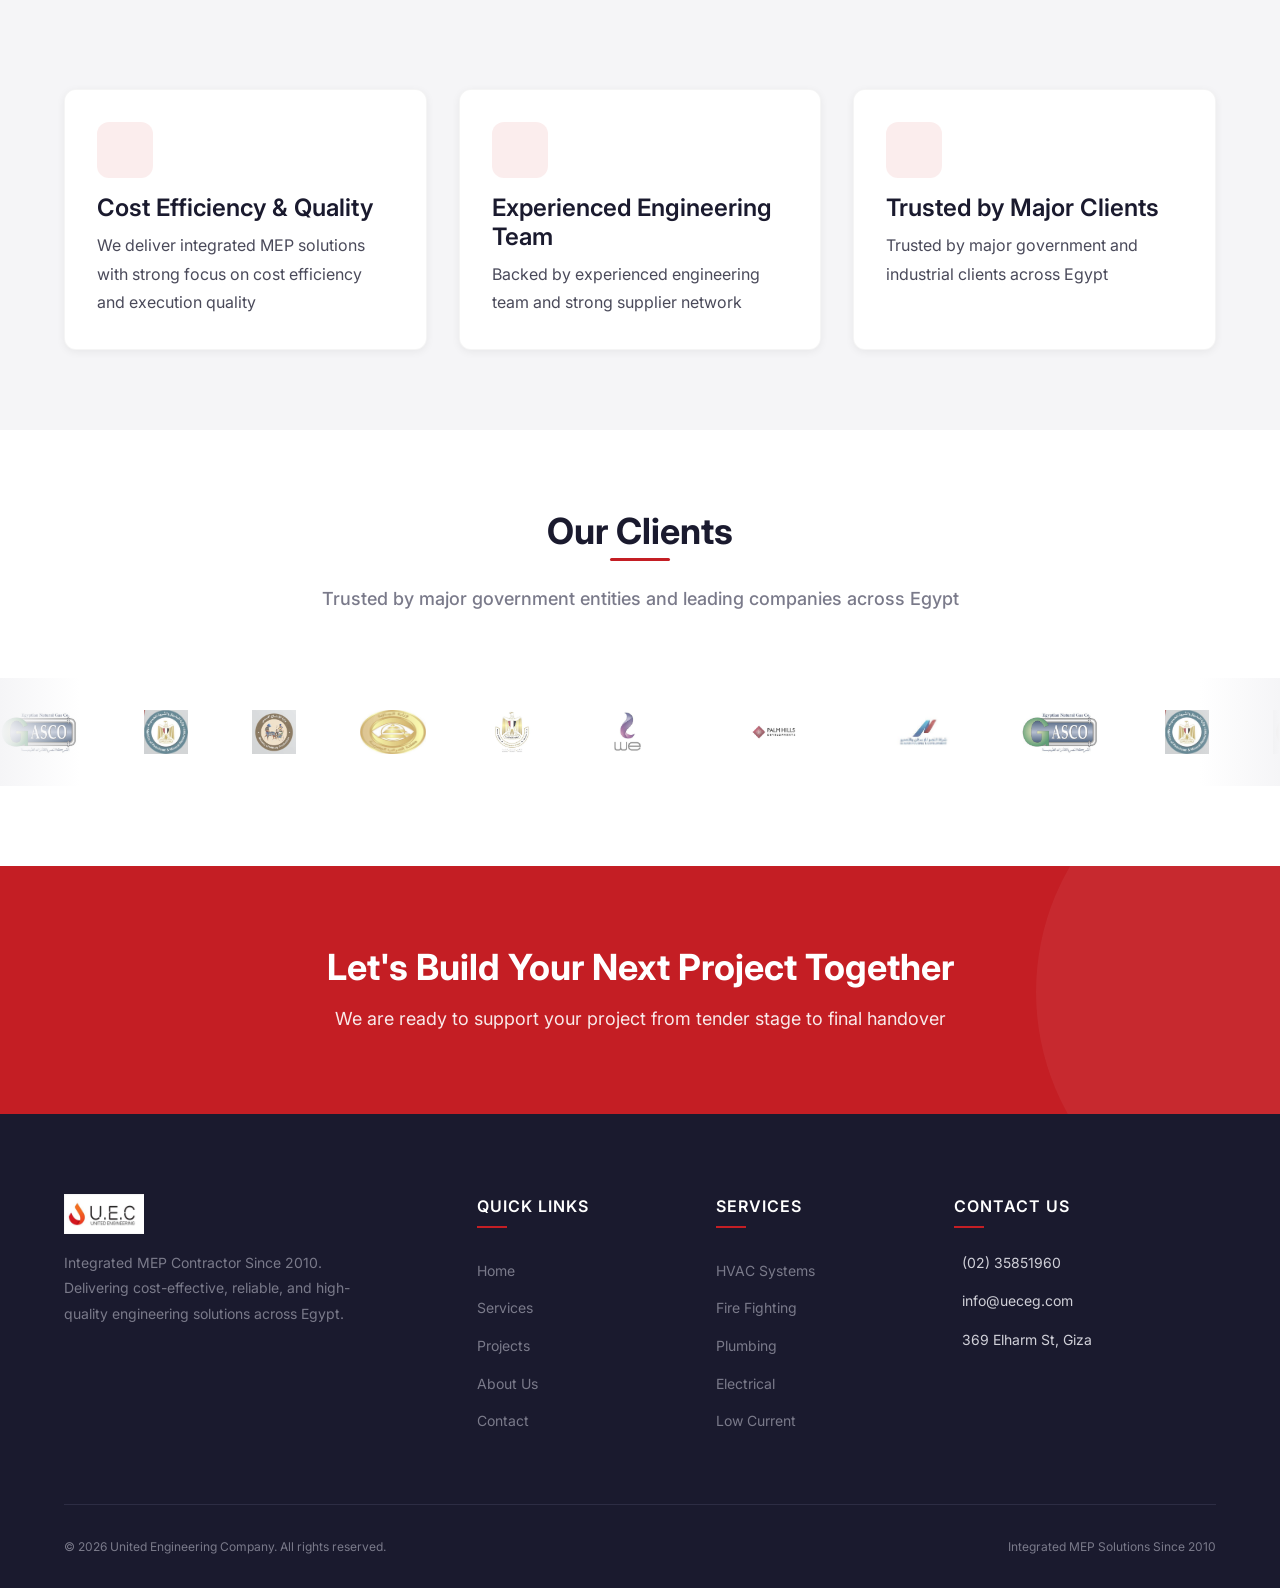
==== commit 3443e080: "Update images" ====
--- a/index.html
+++ b/index.html
@@ -71,7 +71,6 @@
         <p>MEP Solutions for Government, Industrial & Commercial Projects. Trusted MEP Partner for Critical Projects Since 2010.</p>
         <div class="hero-actions">
           <a href="services.html" class="btn btn-primary">Our Services <span class="btn-icon">→</span></a>
-          <a href="contact.html" class="btn btn-outline">Contact Us</a>
         </div>
       </div>
     </div>
@@ -300,8 +299,7 @@
   <!-- ════════ CTA BANNER ════════ -->
   <section class="cta-banner reveal">
     <h2>Let's Build Your Next Project Together</h2>
-    <p>We are ready to support your project from tender stage to final handover</p>
-    <a href="contact.html" class="btn btn-outline">Contact Us Today <span class="btn-icon">→</span></a>
+    <p style="margin-bottom:0;">We are ready to support your project from tender stage to final handover</p>
   </section>
 
   <!-- ════════ FOOTER ════════ -->
--- a/css/components.css
+++ b/css/components.css
@@ -884,8 +884,8 @@
    Organizational Structure Flowchart
    ============================================ */
 .org-structure {
-  margin-top: var(--space-3xl);
-  padding: var(--space-2xl) var(--space-md);
+  margin-top: var(--space-xl);
+  padding: var(--space-xl) var(--space-md);
   background: var(--color-white);
   border-radius: var(--radius-lg);
   box-shadow: var(--shadow-sm);
@@ -897,9 +897,9 @@
   display: flex;
   flex-direction: column;
   align-items: center;
-  gap: var(--space-xl);
-  min-width: 900px;
-  padding: var(--space-md) 0;
+  gap: var(--space-md);
+  min-width: 760px;
+  padding: var(--space-xs) 0;
   position: relative;
 }
 
@@ -907,7 +907,7 @@
   display: flex;
   justify-content: center;
   align-items: flex-start;
-  gap: var(--space-xl);
+  gap: 12px;
   width: 100%;
   position: relative;
 }
@@ -916,24 +916,24 @@
 .org-row-connected::before {
   content: '';
   position: absolute;
-  top: -16px;
+  top: -12px;
   left: 50%;
   transform: translateX(-50%);
   width: 2px;
-  height: 16px;
+  height: 12px;
   background: var(--color-grey-light);
 }
 
 .org-node {
   background: var(--color-bg);
-  border-radius: var(--radius-md);
-  padding: var(--space-md) var(--space-lg);
+  border-radius: var(--radius-sm);
+  padding: 10px 12px;
   text-align: center;
   box-shadow: var(--shadow-sm);
   border: 1px solid rgba(0, 0, 0, 0.05);
   transition: all var(--transition-base);
-  min-width: 180px;
-  max-width: 240px;
+  min-width: 135px;
+  max-width: 175px;
   display: flex;
   flex-direction: column;
   justify-content: center;
@@ -941,30 +941,31 @@
 }
 
 .org-node:hover {
-  transform: translateY(-4px);
+  transform: translateY(-3px);
   box-shadow: var(--shadow-md);
   background: var(--color-white);
 }
 
 .org-node h5 {
-  font-size: var(--font-size-base);
+  font-size: 0.8125rem;
   font-weight: var(--font-weight-bold);
   color: var(--color-dark);
   margin-bottom: 2px;
+  line-height: 1.3;
 }
 
 .org-node p {
-  font-size: var(--font-size-xs);
+  font-size: 0.65rem;
   color: var(--color-grey);
   font-weight: var(--font-weight-semibold);
   text-transform: uppercase;
-  letter-spacing: 0.8px;
+  letter-spacing: 0.5px;
   margin: 0;
 }
 
 /* color-coding by department roles */
 .node-management {
-  border-top: 4px solid var(--color-dark);
+  border-top: 3px solid var(--color-dark);
   background: rgba(26, 26, 46, 0.02);
 }
 .node-management:hover {
@@ -973,7 +974,7 @@
 }
 
 .node-head {
-  border-top: 4px solid var(--color-grey-dark);
+  border-top: 3px solid var(--color-grey-dark);
   background: rgba(74, 74, 90, 0.02);
 }
 .node-head:hover {
@@ -981,7 +982,7 @@
 }
 
 .node-team {
-  border-top: 4px solid var(--color-success);
+  border-top: 3px solid var(--color-success);
   background: rgba(46, 204, 113, 0.02);
 }
 .node-team:hover {
@@ -989,7 +990,7 @@
 }
 
 .node-support {
-  border-top: 4px solid var(--color-accent);
+  border-top: 3px solid var(--color-accent);
   background: rgba(232, 106, 16, 0.02);
 }
 .node-support:hover {
@@ -1002,7 +1003,7 @@
   justify-content: center;
   position: relative;
   width: 100%;
-  padding-top: var(--space-lg);
+  padding-top: var(--space-md);
 }
 
 .org-branch-container::before {
@@ -1012,14 +1013,14 @@
   left: 50%;
   transform: translateX(-50%);
   width: 2px;
-  height: var(--space-lg);
+  height: var(--space-md);
   background: var(--color-grey-light);
 }
 
 /* horizontal branch bar */
 .org-branch-bar {
   position: absolute;
-  top: var(--space-lg);
+  top: var(--space-md);
   left: 10%;
   right: 10%;
   height: 2px;
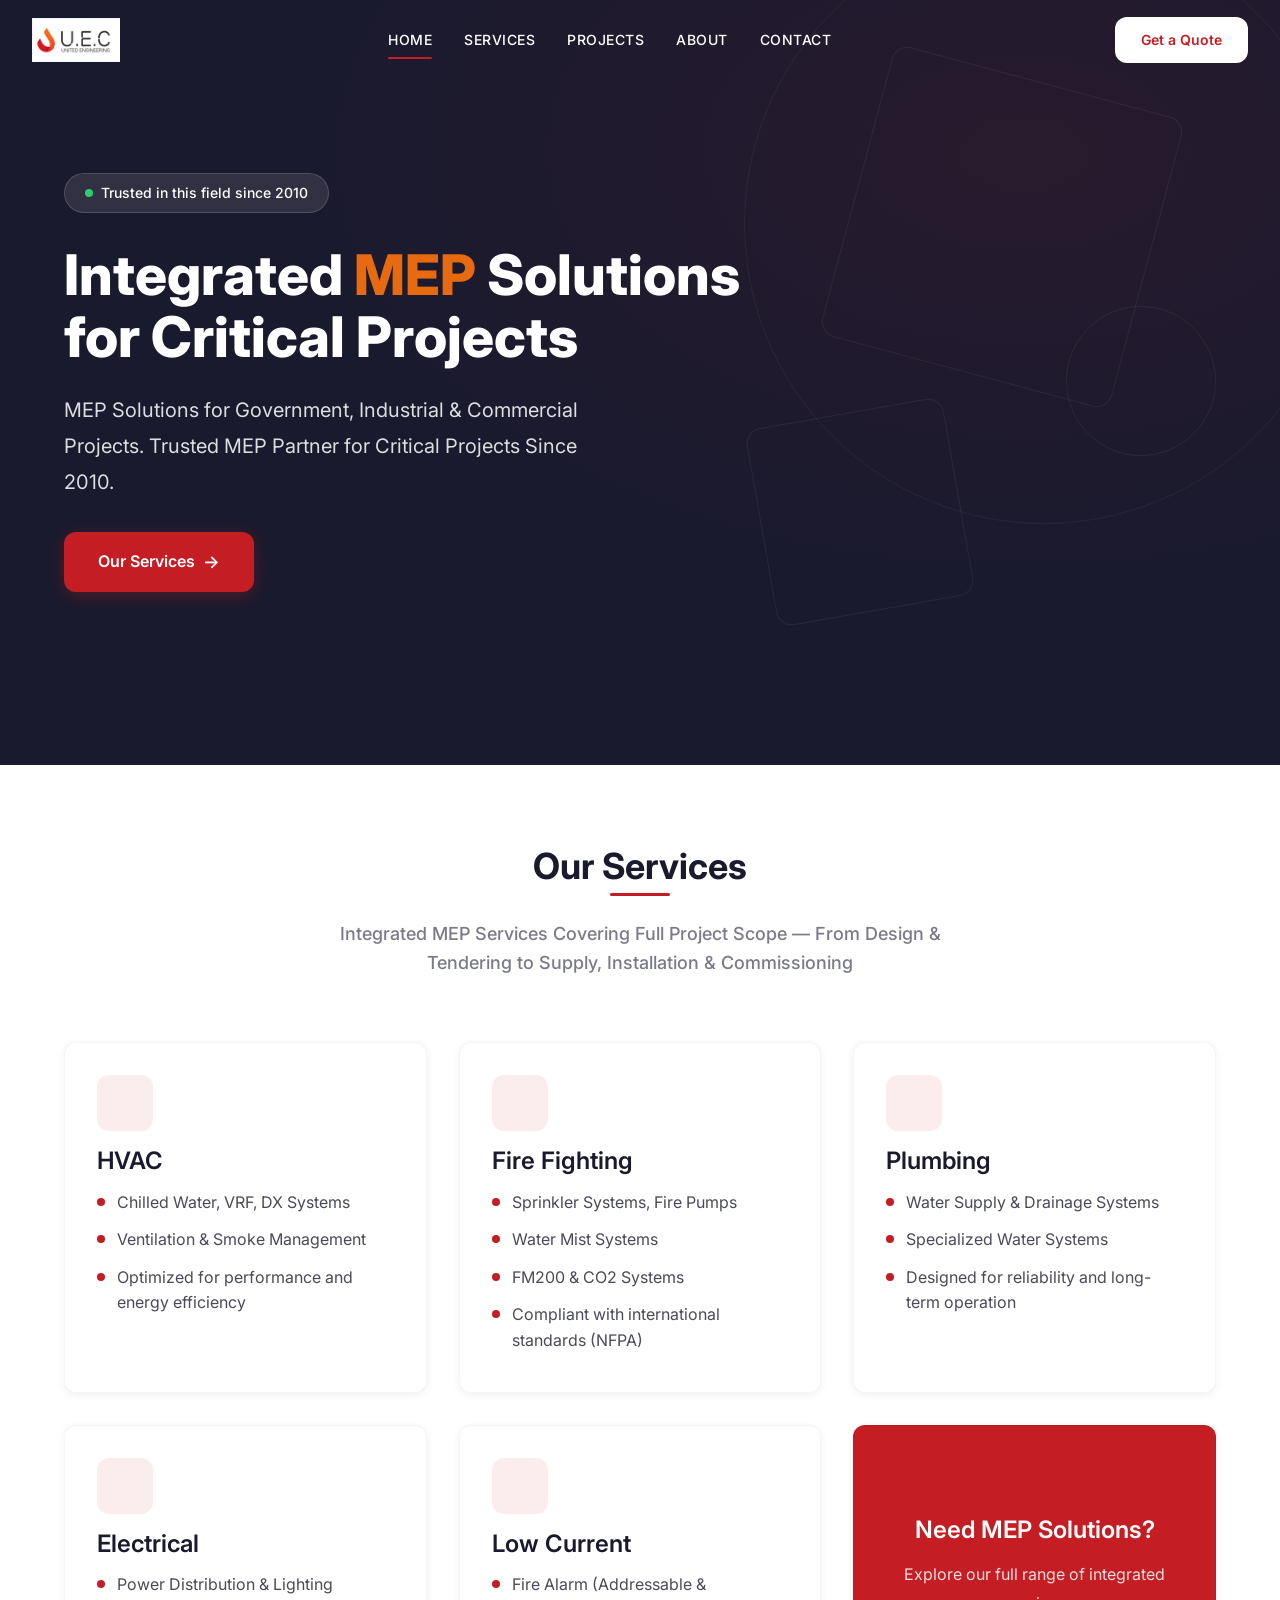
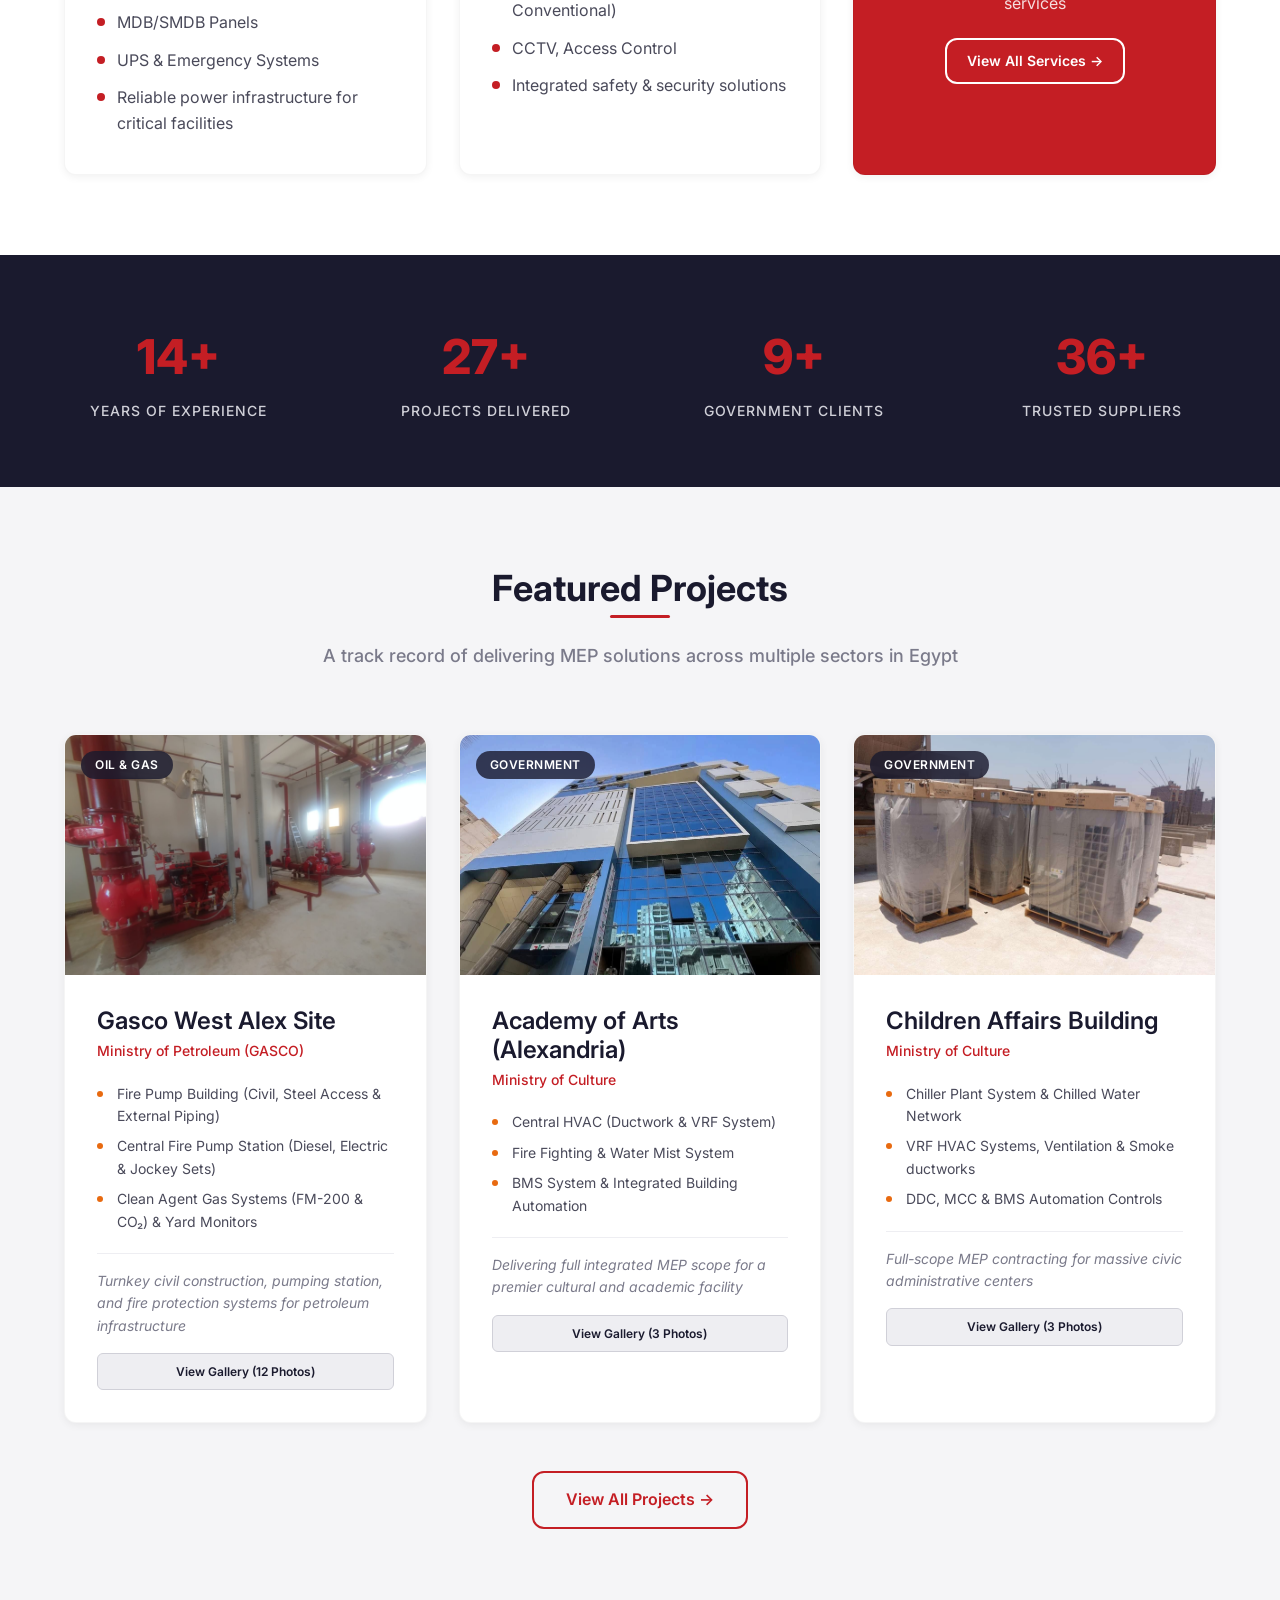
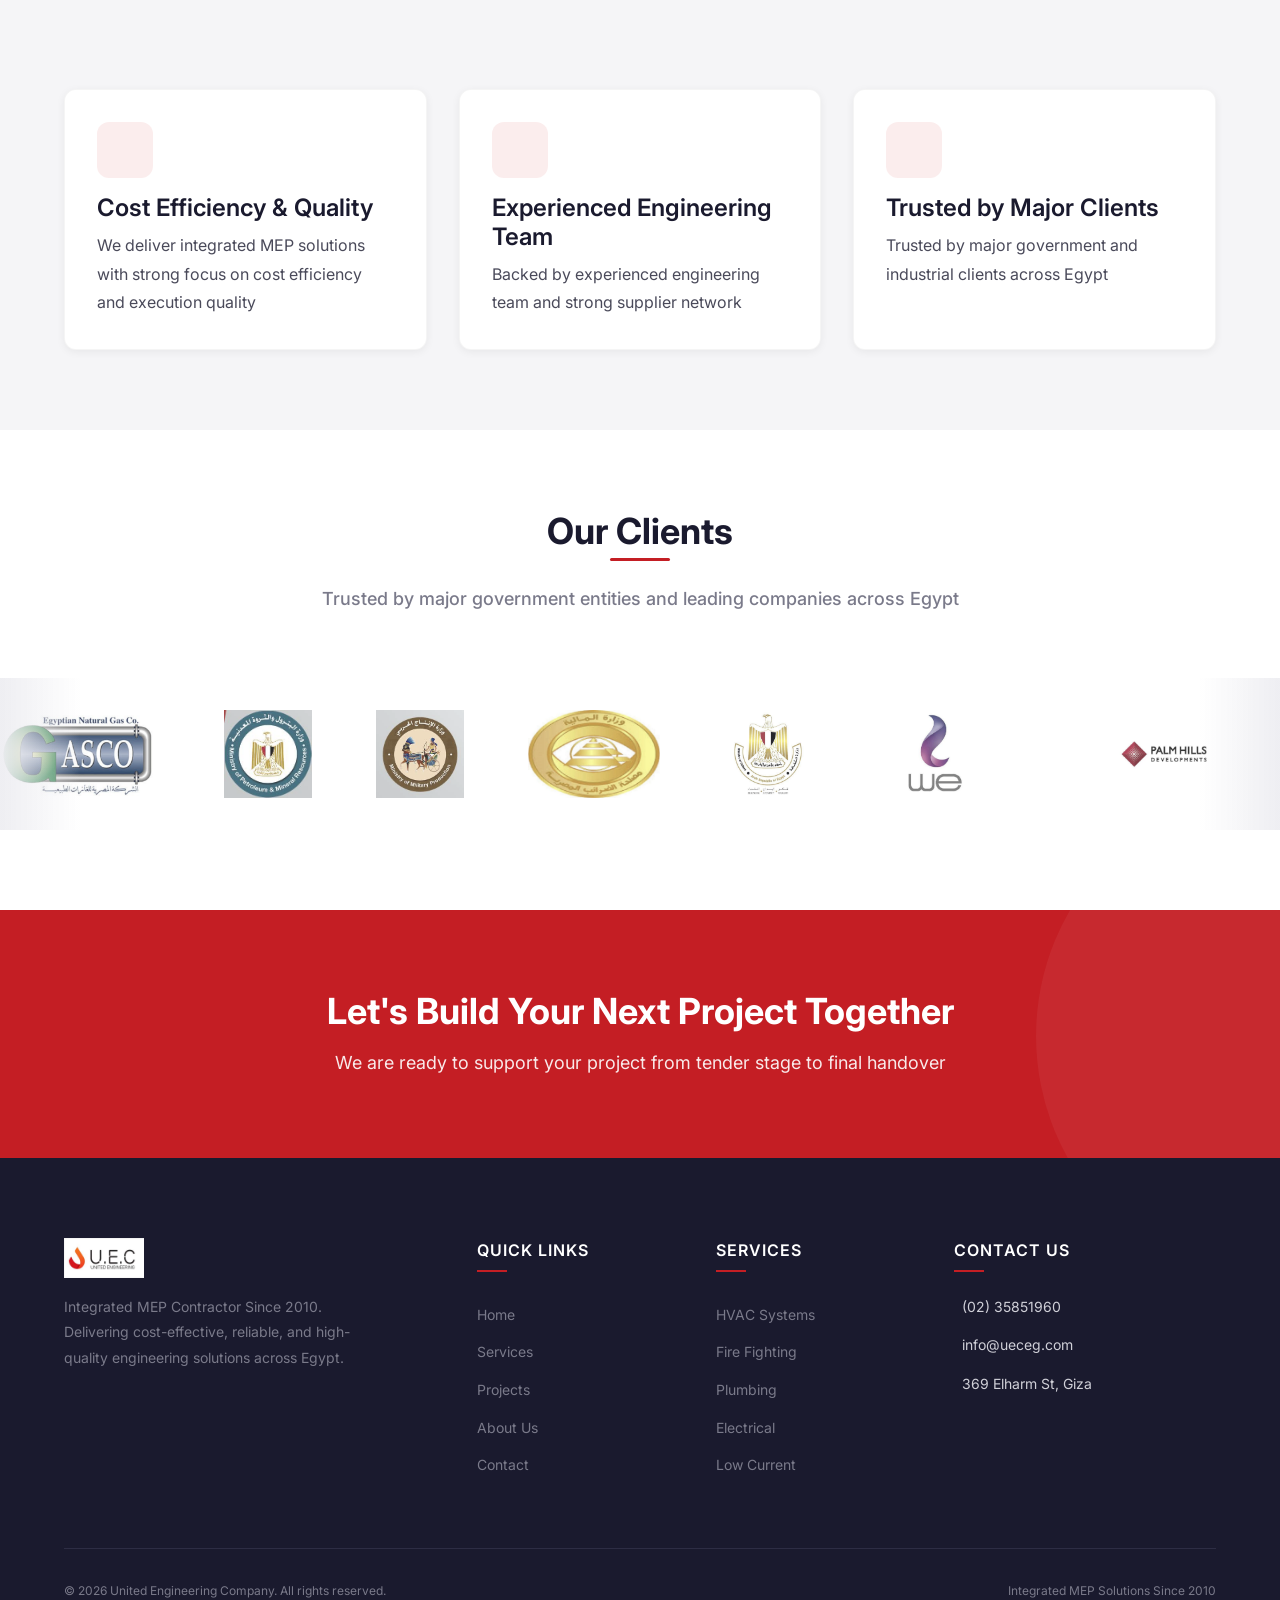
==== commit ccf8eb7a: "Style: Make client logos 2x larger and fix infinite seamless marquee loop" ====
--- a/index.html
+++ b/index.html
@@ -275,23 +275,43 @@
     </div>
     <div class="logo-marquee reveal">
       <div class="logo-marquee-track">
-        <img src="assets/images/clients/client_gasco.png" alt="GASCO - Egyptian Natural Gas Company">
-        <img src="assets/images/clients/client_ministry_petroleum.jpeg" alt="Ministry of Petroleum">
-        <img src="assets/images/clients/client_ministry_military_production.jpeg" alt="Ministry of Military Production">
-        <img src="assets/images/clients/client_ministry_finance.jpeg" alt="Ministry of Finance">
-        <img src="assets/images/clients/client_ministry_culture.jpeg" alt="Ministry of Culture">
-        <img src="assets/images/clients/client_telecom_egypt_we.jpeg" alt="Telecom Egypt">
-        <img src="assets/images/clients/client_palm_hills.jpeg" alt="Palm Hills">
-        <img src="assets/images/clients/client_el_nasr_housing.jpeg" alt="El Nasr Housing">
-        <!-- Duplicate set for seamless loop -->
-        <img src="assets/images/clients/client_gasco.png" alt="GASCO - Egyptian Natural Gas Company">
-        <img src="assets/images/clients/client_ministry_petroleum.jpeg" alt="Ministry of Petroleum">
-        <img src="assets/images/clients/client_ministry_military_production.jpeg" alt="Ministry of Military Production">
-        <img src="assets/images/clients/client_ministry_finance.jpeg" alt="Ministry of Finance">
-        <img src="assets/images/clients/client_ministry_culture.jpeg" alt="Ministry of Culture">
-        <img src="assets/images/clients/client_telecom_egypt_we.jpeg" alt="Telecom Egypt">
-        <img src="assets/images/clients/client_palm_hills.jpeg" alt="Palm Hills">
-        <img src="assets/images/clients/client_el_nasr_housing.jpeg" alt="El Nasr Housing">
+        <div class="logo-marquee-group">
+          <img src="assets/images/clients/client_gasco.png" alt="GASCO - Egyptian Natural Gas Company" loading="eager" decoding="async">
+          <img src="assets/images/clients/client_ministry_petroleum.jpeg" alt="Ministry of Petroleum" loading="eager" decoding="async">
+          <img src="assets/images/clients/client_ministry_military_production.jpeg" alt="Ministry of Military Production" loading="eager" decoding="async">
+          <img src="assets/images/clients/client_ministry_finance.jpeg" alt="Ministry of Finance" loading="eager" decoding="async">
+          <img src="assets/images/clients/client_ministry_culture.jpeg" alt="Ministry of Culture" loading="eager" decoding="async">
+          <img src="assets/images/clients/client_telecom_egypt_we.jpeg" alt="Telecom Egypt" loading="eager" decoding="async">
+          <img src="assets/images/clients/client_palm_hills.jpeg" alt="Palm Hills" loading="eager" decoding="async">
+          <img src="assets/images/clients/client_el_nasr_housing.jpeg" alt="El Nasr Housing" loading="eager" decoding="async">
+          <img src="assets/images/clients/client_gasco.png" alt="GASCO - Egyptian Natural Gas Company" loading="eager" decoding="async">
+          <img src="assets/images/clients/client_ministry_petroleum.jpeg" alt="Ministry of Petroleum" loading="eager" decoding="async">
+          <img src="assets/images/clients/client_ministry_military_production.jpeg" alt="Ministry of Military Production" loading="eager" decoding="async">
+          <img src="assets/images/clients/client_ministry_finance.jpeg" alt="Ministry of Finance" loading="eager" decoding="async">
+          <img src="assets/images/clients/client_ministry_culture.jpeg" alt="Ministry of Culture" loading="eager" decoding="async">
+          <img src="assets/images/clients/client_telecom_egypt_we.jpeg" alt="Telecom Egypt" loading="eager" decoding="async">
+          <img src="assets/images/clients/client_palm_hills.jpeg" alt="Palm Hills" loading="eager" decoding="async">
+          <img src="assets/images/clients/client_el_nasr_housing.jpeg" alt="El Nasr Housing" loading="eager" decoding="async">
+        </div>
+        <!-- Identical second group for seamless infinite loop across all screen widths -->
+        <div class="logo-marquee-group" aria-hidden="true">
+          <img src="assets/images/clients/client_gasco.png" alt="GASCO - Egyptian Natural Gas Company" loading="eager" decoding="async">
+          <img src="assets/images/clients/client_ministry_petroleum.jpeg" alt="Ministry of Petroleum" loading="eager" decoding="async">
+          <img src="assets/images/clients/client_ministry_military_production.jpeg" alt="Ministry of Military Production" loading="eager" decoding="async">
+          <img src="assets/images/clients/client_ministry_finance.jpeg" alt="Ministry of Finance" loading="eager" decoding="async">
+          <img src="assets/images/clients/client_ministry_culture.jpeg" alt="Ministry of Culture" loading="eager" decoding="async">
+          <img src="assets/images/clients/client_telecom_egypt_we.jpeg" alt="Telecom Egypt" loading="eager" decoding="async">
+          <img src="assets/images/clients/client_palm_hills.jpeg" alt="Palm Hills" loading="eager" decoding="async">
+          <img src="assets/images/clients/client_el_nasr_housing.jpeg" alt="El Nasr Housing" loading="eager" decoding="async">
+          <img src="assets/images/clients/client_gasco.png" alt="GASCO - Egyptian Natural Gas Company" loading="eager" decoding="async">
+          <img src="assets/images/clients/client_ministry_petroleum.jpeg" alt="Ministry of Petroleum" loading="eager" decoding="async">
+          <img src="assets/images/clients/client_ministry_military_production.jpeg" alt="Ministry of Military Production" loading="eager" decoding="async">
+          <img src="assets/images/clients/client_ministry_finance.jpeg" alt="Ministry of Finance" loading="eager" decoding="async">
+          <img src="assets/images/clients/client_ministry_culture.jpeg" alt="Ministry of Culture" loading="eager" decoding="async">
+          <img src="assets/images/clients/client_telecom_egypt_we.jpeg" alt="Telecom Egypt" loading="eager" decoding="async">
+          <img src="assets/images/clients/client_palm_hills.jpeg" alt="Palm Hills" loading="eager" decoding="async">
+          <img src="assets/images/clients/client_el_nasr_housing.jpeg" alt="El Nasr Housing" loading="eager" decoding="async">
+        </div>
       </div>
     </div>
   </section>
--- a/css/components.css
+++ b/css/components.css
@@ -196,6 +196,7 @@
   overflow: hidden;
   position: relative;
   padding: var(--space-xl) 0;
+  width: 100%;
 }
 
 .logo-marquee::before,
@@ -211,40 +212,55 @@
 
 .logo-marquee::before {
   left: 0;
-  background: linear-gradient(to right, var(--color-bg), transparent);
+  background: linear-gradient(to right, var(--color-bg-alt), transparent);
 }
 
 .logo-marquee::after {
   right: 0;
-  background: linear-gradient(to left, var(--color-bg), transparent);
+  background: linear-gradient(to left, var(--color-bg-alt), transparent);
 }
 
 .logo-marquee-track {
   display: flex;
+  align-items: center;
+  width: max-content;
+  will-change: transform;
+  animation: marquee 40s linear infinite;
+}
+
+.logo-marquee-group {
+  display: flex;
+  align-items: center;
   gap: var(--space-3xl);
-  align-items: center;
-  animation: marquee 30s linear infinite;
-  width: max-content;
+  padding-right: var(--space-3xl);
+  flex-shrink: 0;
 }
 
 .logo-marquee-track img {
-  max-height: 44px;
+  height: 88px;
+  max-height: 88px;
   width: auto;
   object-fit: contain;
   filter: grayscale(30%);
-  opacity: 0.7;
-  transition: all var(--transition-base);
+  opacity: 0.85;
+  transition: filter var(--transition-base), opacity var(--transition-base), transform var(--transition-base);
   flex-shrink: 0;
 }
 
 .logo-marquee-track img:hover {
   filter: grayscale(0%);
   opacity: 1;
+  transform: scale(1.05);
+}
+
+#clients .logo-grid img {
+  max-height: 100px;
+  max-width: 240px;
 }
 
 @keyframes marquee {
-  0%   { transform: translateX(0); }
-  100% { transform: translateX(-50%); }
+  0%   { transform: translate3d(0, 0, 0); }
+  100% { transform: translate3d(-50%, 0, 0); }
 }
 
 /* ── Stats Counter ── */
